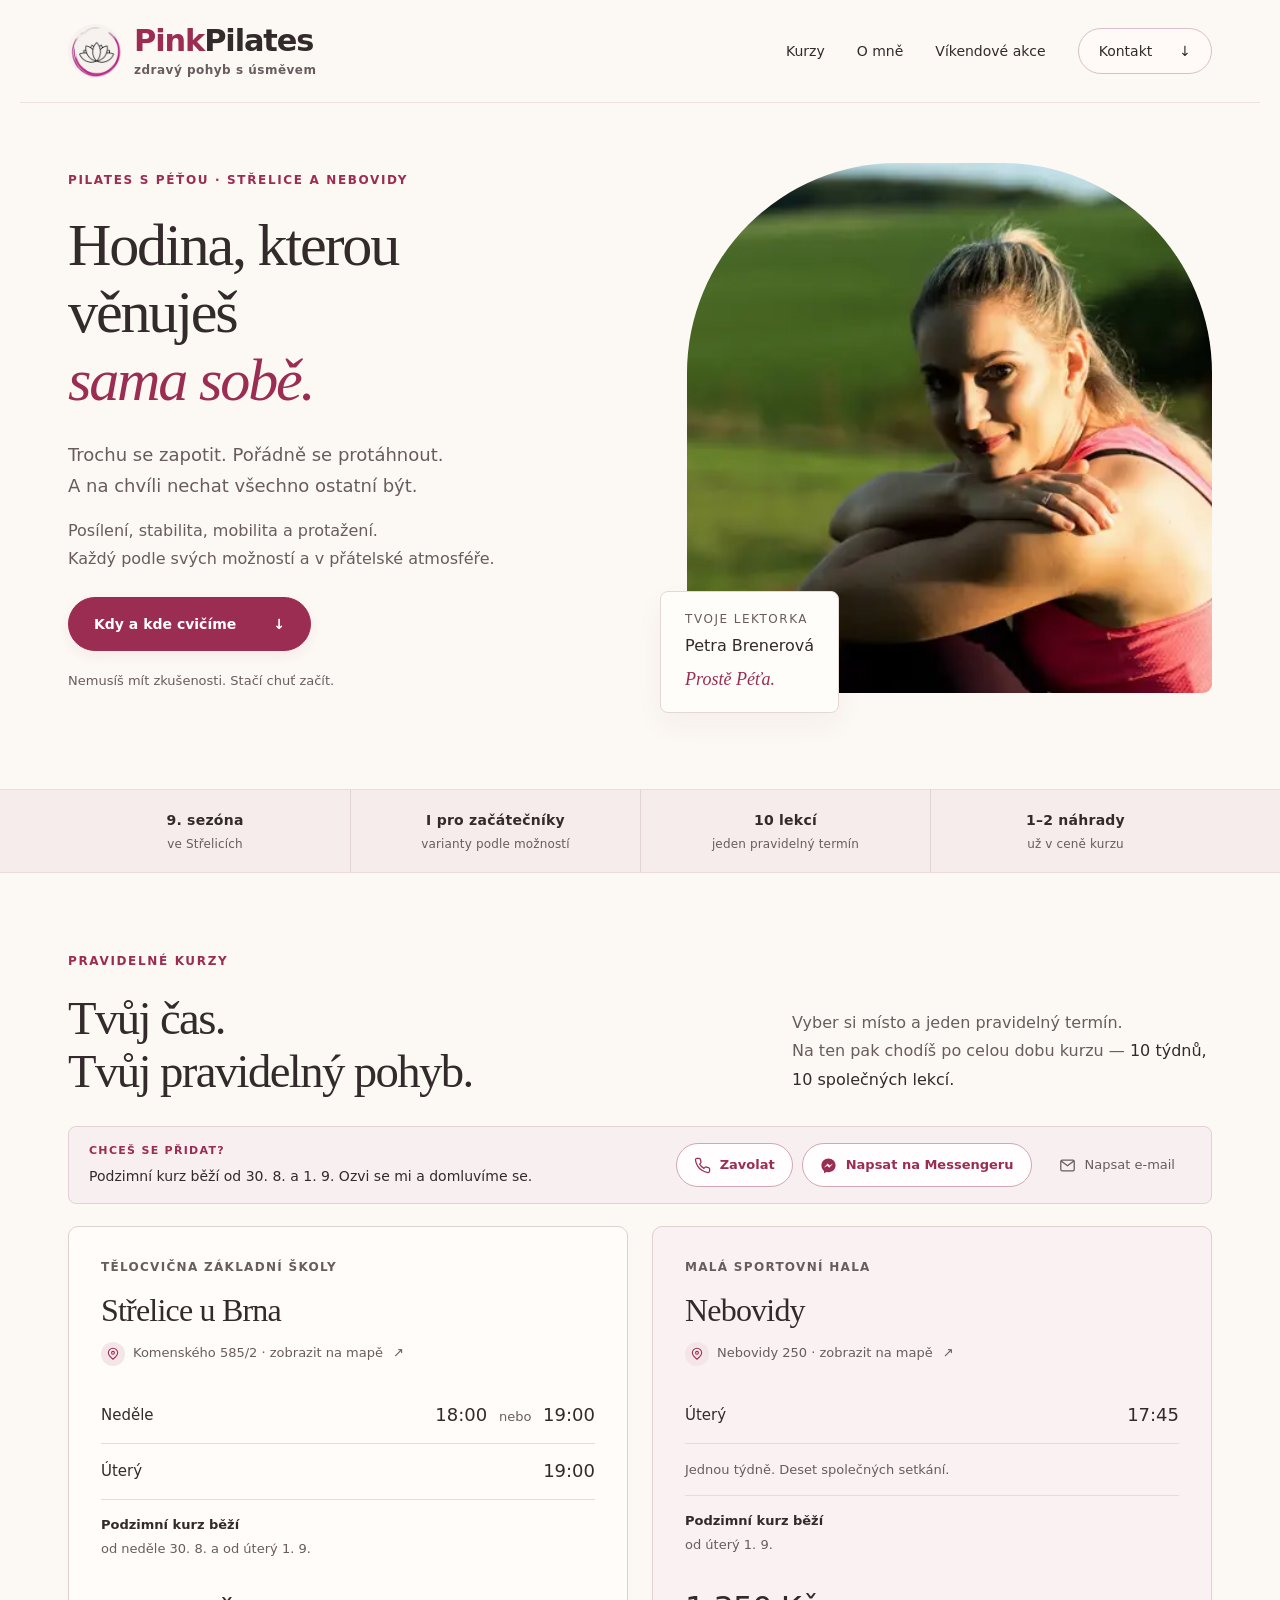
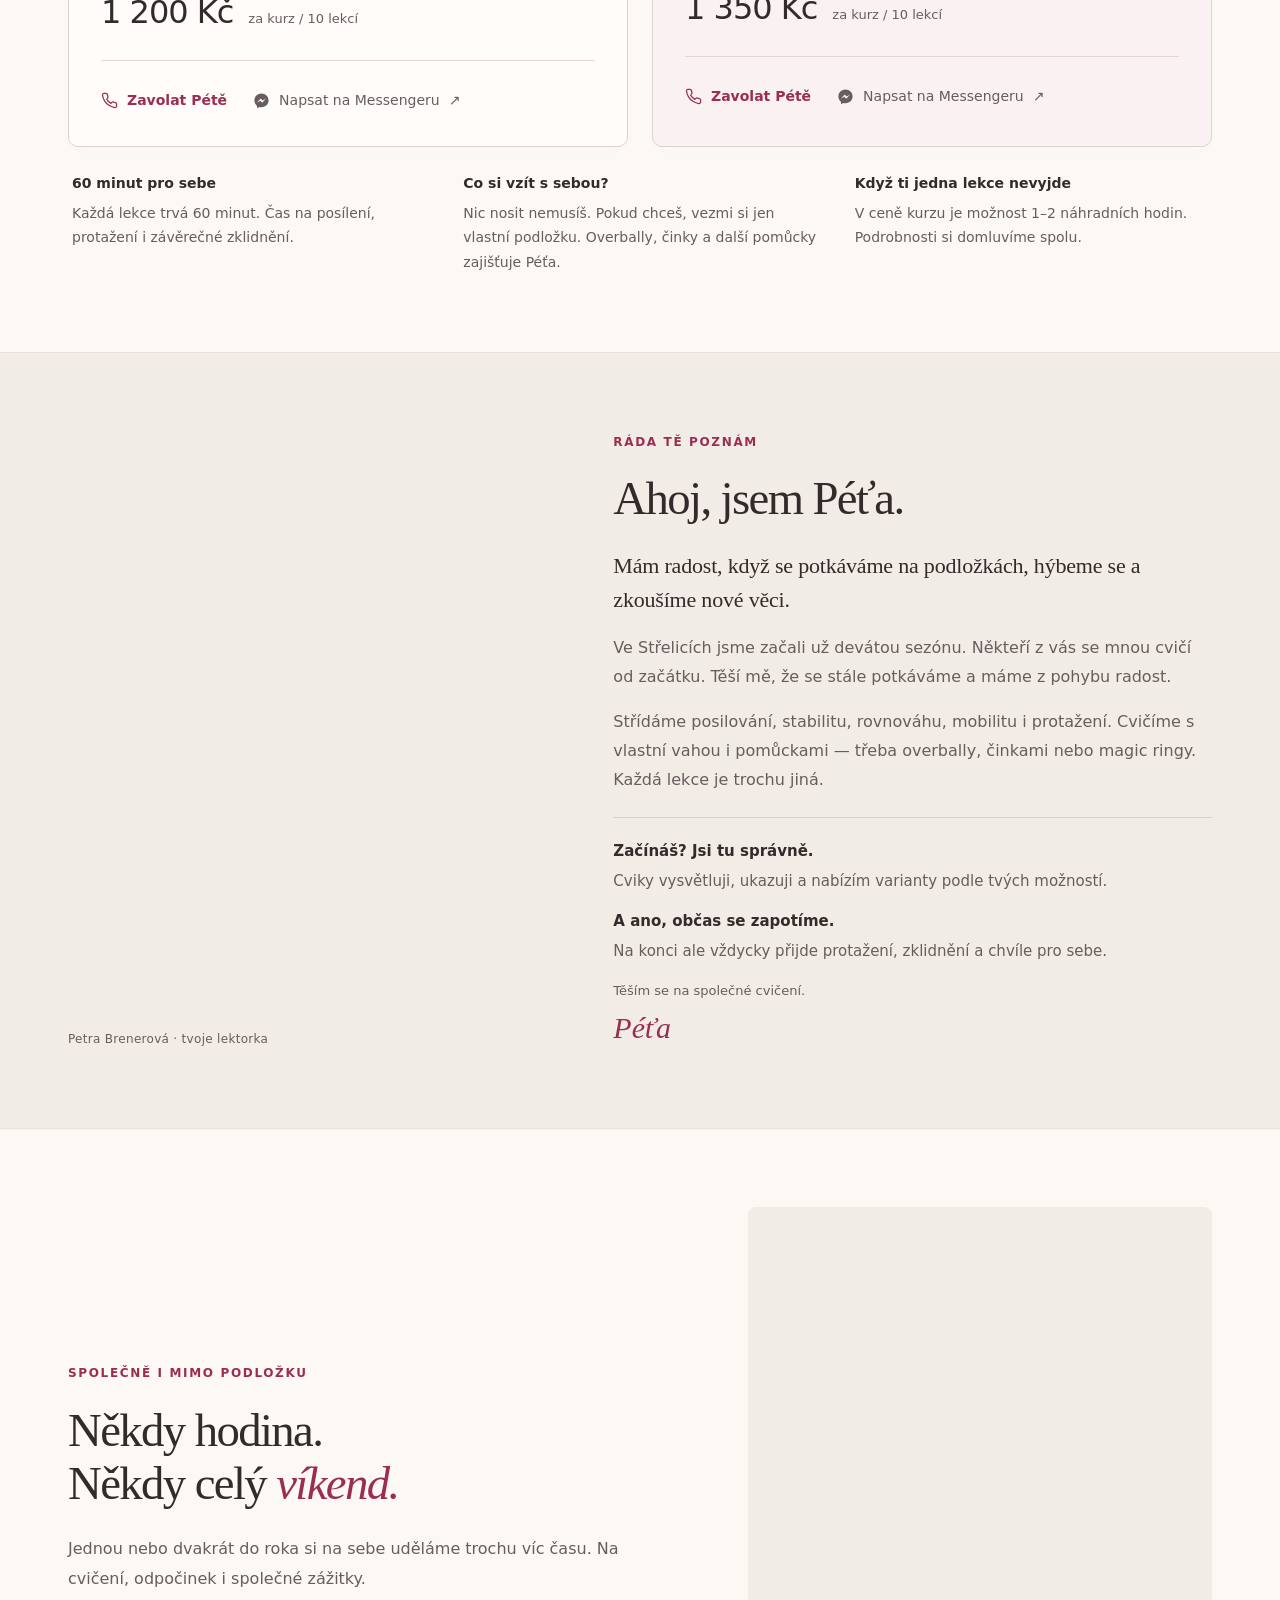
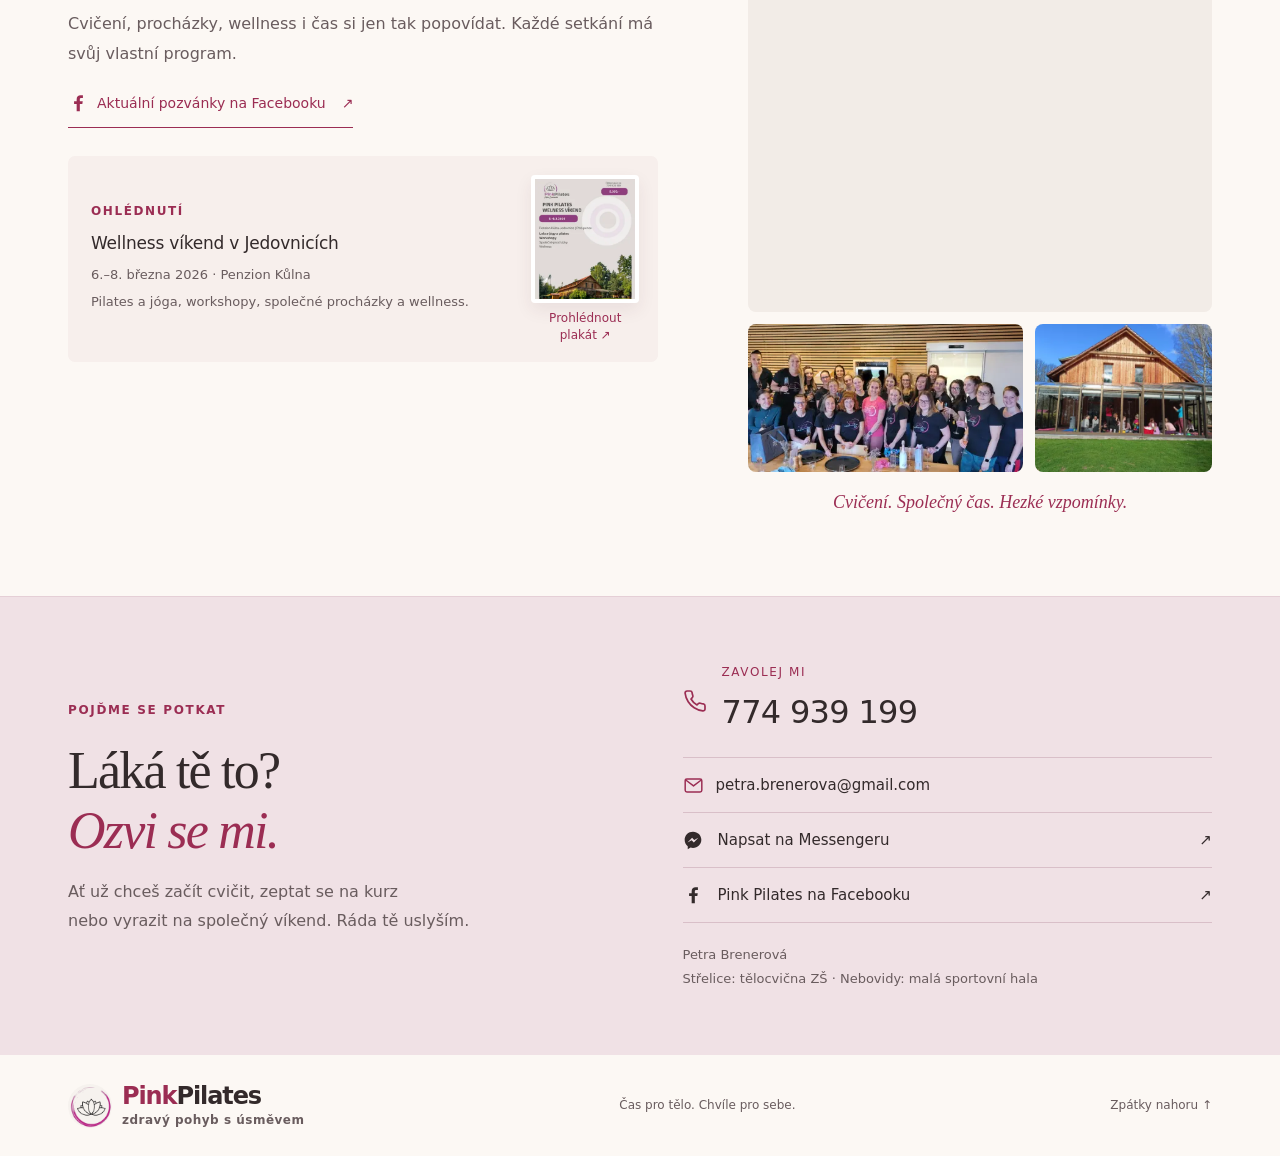
==== site/index.html @ 42777c20 "Web Pink Pilates připravený k nasazení na pinkpilates.cz Obsah: - data zahájení podzimního kurzu: ne" ====
<!doctype html>
<html lang="cs">
<head>
<meta charset="utf-8">
<meta name="viewport" content="width=device-width,initial-scale=1">
<link rel="icon" type="image/png" href="assets/pink-pilates-logo.png">
<title>Pink Pilates s Péťou — Střelice a Nebovidy</title>
<meta name="description" content="Pilates s Péťou ve Střelicích a Nebovidech. Pravidelné kurzy a wellness víkendy. Hodina, kterou věnuješ sama sobě.">
<meta name="theme-color" content="#fcf8f4">
<link rel="canonical" href="https://pinkpilates.cz/">
<meta property="og:type" content="website">
<meta property="og:locale" content="cs_CZ">
<meta property="og:site_name" content="Pink Pilates">
<meta property="og:title" content="Pink Pilates s Péťou — Střelice a Nebovidy">
<meta property="og:description" content="Pravidelné kurzy Pilates ve Střelicích a Nebovidech. Hodina, kterou věnuješ sama sobě.">
<meta property="og:url" content="https://pinkpilates.cz/">
<meta property="og:image" content="https://pinkpilates.cz/og.jpg">
<meta property="og:image:type" content="image/jpeg">
<meta property="og:image:width" content="1200">
<meta property="og:image:height" content="630">
<meta property="og:image:alt" content="Pink Pilates s Péťou — kurzy ve Střelicích a Nebovidech">
<meta name="twitter:card" content="summary_large_image">
<meta name="twitter:title" content="Pink Pilates s Péťou — Střelice a Nebovidy">
<meta name="twitter:description" content="Pravidelné kurzy Pilates ve Střelicích a Nebovidech.">
<meta name="twitter:image" content="https://pinkpilates.cz/og.jpg">
<link rel="preload" as="image" href="assets/portrait-900.webp" imagesrcset="assets/portrait-640.webp 640w, assets/portrait-900.webp 900w, assets/portrait-1200.webp 1191w" imagesizes="(max-width: 720px) calc(100vw - 44px), (max-width: 1240px) 50vw, 560px">
<link rel="stylesheet" href="style.css">
<script type="application/ld+json">
{"@context":"https://schema.org","@graph":[
{"@type":"WebSite","@id":"https://pinkpilates.cz/#website","name":"Pink Pilates","url":"https://pinkpilates.cz/","inLanguage":"cs","publisher":{"@id":"https://pinkpilates.cz/#org"}},
{"@type":"Organization","@id":"https://pinkpilates.cz/#org","name":"Pink Pilates","url":"https://pinkpilates.cz/","logo":"https://pinkpilates.cz/assets/pink-pilates-logo.png","description":"Pravidelné kurzy Pilates a wellness víkendy ve Střelicích a Nebovidech.","telephone":"+420774939199","email":"petra.brenerova@gmail.com","founder":{"@id":"https://pinkpilates.cz/#petra"},"sameAs":["https://www.facebook.com/PinkPilatesCZ"]},
{"@type":"Person","@id":"https://pinkpilates.cz/#petra","name":"Petra Brenerová","jobTitle":"Lektorka Pilates","telephone":"+420774939199","email":"petra.brenerova@gmail.com","worksFor":{"@id":"https://pinkpilates.cz/#org"}},
{"@type":"SportsActivityLocation","@id":"https://pinkpilates.cz/#strelice","name":"Pink Pilates — Střelice u Brna","description":"Pravidelné kurzy Pilates v tělocvičně Základní školy Střelice.","url":"https://pinkpilates.cz/#kurzy","telephone":"+420774939199","email":"petra.brenerova@gmail.com","image":"https://pinkpilates.cz/og.jpg","parentOrganization":{"@id":"https://pinkpilates.cz/#org"},"address":{"@type":"PostalAddress","streetAddress":"Komenského 585/2","addressLocality":"Střelice","postalCode":"66447","addressCountry":"CZ"},"openingHoursSpecification":[
{"@type":"OpeningHoursSpecification","dayOfWeek":"Sunday","opens":"18:00","closes":"20:00"},
{"@type":"OpeningHoursSpecification","dayOfWeek":"Tuesday","opens":"19:00","closes":"20:00"}]},
{"@type":"SportsActivityLocation","@id":"https://pinkpilates.cz/#nebovidy","name":"Pink Pilates — Nebovidy","description":"Pravidelné kurzy Pilates v malé sportovní hale v Nebovidech.","url":"https://pinkpilates.cz/#kurzy","telephone":"+420774939199","email":"petra.brenerova@gmail.com","image":"https://pinkpilates.cz/og.jpg","parentOrganization":{"@id":"https://pinkpilates.cz/#org"},"address":{"@type":"PostalAddress","streetAddress":"Nebovidy 250","addressLocality":"Nebovidy","postalCode":"66448","addressCountry":"CZ"},"openingHoursSpecification":[
{"@type":"OpeningHoursSpecification","dayOfWeek":"Tuesday","opens":"17:45","closes":"18:45"}]},
{"@type":"Course","name":"Pink Pilates — kurz ve Střelicích","description":"Deset lekcí Pilates po 60 minutách v tělocvičně ZŠ Střelice. Posilování, stabilita, rovnováha, mobilita i protažení. V ceně 1–2 náhradní hodiny.","inLanguage":"cs","provider":{"@id":"https://pinkpilates.cz/#org"},"offers":{"@type":"Offer","price":"1200","priceCurrency":"CZK","category":"Kurz / 10 lekcí","availability":"https://schema.org/InStock","url":"https://pinkpilates.cz/#kurzy"},"hasCourseInstance":[
{"@type":"CourseInstance","courseMode":"Onsite","name":"Nedělní termín","startDate":"2026-08-30","courseWorkload":"PT1H","location":{"@id":"https://pinkpilates.cz/#strelice"}},
{"@type":"CourseInstance","courseMode":"Onsite","name":"Úterní termín","startDate":"2026-09-01","courseWorkload":"PT1H","location":{"@id":"https://pinkpilates.cz/#strelice"}}]},
{"@type":"Course","name":"Pink Pilates — kurz v Nebovidech","description":"Deset lekcí Pilates po 60 minutách v malé sportovní hale v Nebovidech. V ceně 1–2 náhradní hodiny.","inLanguage":"cs","provider":{"@id":"https://pinkpilates.cz/#org"},"offers":{"@type":"Offer","price":"1350","priceCurrency":"CZK","category":"Kurz / 10 lekcí","availability":"https://schema.org/InStock","url":"https://pinkpilates.cz/#kurzy"},"hasCourseInstance":[
{"@type":"CourseInstance","courseMode":"Onsite","name":"Úterní termín","startDate":"2026-09-01","courseWorkload":"PT1H","location":{"@id":"https://pinkpilates.cz/#nebovidy"}}]}
]}
</script>
</head>
<body>
<a class="skip-link" href="#hlavni-obsah">Přejít na obsah</a>
<header>
<a class="brand" href="#uvod">
<img class="brand-logo" src="assets/pink-pilates-logo.png" width="128" height="122" alt="" aria-hidden="true" decoding="async">
<span class="brand-copy">
<span class="brand-word"><b>Pink</b>Pilates</span>
<small>zdravý pohyb s úsměvem</small>
</span>
</a>
<nav aria-label="Hlavní navigace">
<a href="#kurzy">Kurzy</a>
<a href="#peta">O mně</a>
<a href="#vikendy">Víkendové akce</a>
<a class="outline" href="#kontakt">Kontakt <span aria-hidden="true">↓</span>
</a>
</nav>
</header>
<main id="hlavni-obsah" tabindex="-1">
<section class="hero wrap" id="uvod">
<div>
<p class="eyebrow">PILATES S PÉŤOU · STŘELICE A NEBOVIDY</p>
<h1>Hodina, kterou<br>věnuješ <em>sama sobě.</em>
</h1>
<p class="lead">Trochu se zapotit. Pořádně se protáhnout.<br>A na chvíli nechat všechno ostatní být.</p>
<p class="hero-description">Posílení, stabilita, mobilita a protažení. <br>Každý podle svých možností a v přátelské atmosféře.</p>
<a class="button" href="#kurzy">Kdy a kde cvičíme <span aria-hidden="true">↓</span>
</a>
<p class="note">Nemusíš mít zkušenosti. Stačí chuť začít.</p>
</div>
<div class="hero-photo">
<img src="assets/portrait-900.webp" srcset="assets/portrait-640.webp 640w, assets/portrait-900.webp 900w, assets/portrait-1200.webp 1191w" sizes="(max-width: 720px) calc(100vw - 44px), (max-width: 1240px) 50vw, 560px" width="1191" height="793" alt="Péťa v růžovém sportovním tílku" fetchpriority="high" decoding="async">
<span class="sticker">
<span>Tvoje lektorka</span>
<strong>Petra Brenerová</strong>
<span class="script">Prostě Péťa.</span>
</span>
</div>
</section>
<ul class="ribbon trust-strip">
<li><strong>9. sezóna</strong><small>ve Střelicích</small></li>
<li><strong>I pro začátečníky</strong><small>varianty podle možností</small></li>
<li><strong>10 lekcí</strong><small>jeden pravidelný termín</small></li>
<li><strong>1–2 náhrady</strong><small>už v ceně kurzu</small></li>
</ul>
<section class="wrap section" id="kurzy">
<div class="section-top">
<div>
<p class="eyebrow">PRAVIDELNÉ KURZY</p>
<h2>Tvůj čas.<br>Tvůj pravidelný pohyb.</h2>
</div>
<p>Vyber si místo a jeden pravidelný termín.<br>Na ten pak chodíš po celou dobu kurzu — <strong>10 týdnů, 10 společných lekcí.</strong>
</p>
</div>
<div class="current-status">
<div>
<p class="eyebrow">CHCEŠ SE PŘIDAT?</p>
<p>Podzimní kurz běží od <time datetime="2026-08-30">30. 8.</time> a <time datetime="2026-09-01">1. 9.</time> Ozvi se mi a domluvíme se.</p>
</div>
<div class="contact-choice">
<a href="tel:+420774939199"><svg class="mini-icon" viewBox="0 0 24 24" aria-hidden="true"><path d="M22 16.9v3a2 2 0 0 1-2.2 2 19.8 19.8 0 0 1-8.6-3.1 19.5 19.5 0 0 1-6-6A19.8 19.8 0 0 1 2.1 4.2 2 2 0 0 1 4.1 2h3a2 2 0 0 1 2 1.7c.1 1 .4 2 .7 2.9a2 2 0 0 1-.5 2.1L8 10a16 16 0 0 0 6 6l1.3-1.3a2 2 0 0 1 2.1-.5c.9.3 1.9.6 2.9.7a2 2 0 0 1 1.7 2Z"/></svg>Zavolat</a>
<a href="https://m.me/PinkPilatesCZ" target="_blank" rel="noopener noreferrer"><svg class="mini-icon" viewBox="0 0 24 24" aria-hidden="true"><path fill="currentColor" stroke="none" d="M12 2C6.3 2 2 6.2 2 11.8c0 3.2 1.4 6 3.7 7.8V23l3.4-1.9c.9.3 1.9.4 2.9.4 5.7 0 10-4.2 10-9.7S17.7 2 12 2Zm1 13.1-2.6-2.7-5 2.7 5.5-5.8 2.6 2.7 4.9-2.7-5.4 5.8Z"/></svg>Napsat na Messengeru</a>
<a class="plain" href="mailto:petra.brenerova@gmail.com?subject=Dotaz%20na%20kurz%20Pink%20Pilates"><svg class="mini-icon" viewBox="0 0 24 24" aria-hidden="true"><rect x="2.5" y="4.5" width="19" height="15" rx="2"/><path d="m3.5 6 8.5 6.5L20.5 6"/></svg>Napsat e-mail</a>
</div>
</div>
<div class="cards">
<article>
<p class="eyebrow">TĚLOCVIČNA ZÁKLADNÍ ŠKOLY</p>
<h3>Střelice u Brna</h3>
<a class="map-link" href="https://www.google.com/maps/search/?api=1&amp;query=Komensk%C3%A9ho%20585%2F2%2C%20664%2047%20St%C5%99elice" target="_blank" rel="noopener noreferrer" aria-label="Zobrazit Základní školu Střelice na mapě"><span class="map-icon" aria-hidden="true"><svg viewBox="0 0 24 24"><path d="M20 10c0 5-8 11-8 11S4 15 4 10a8 8 0 1 1 16 0Z"/><circle cx="12" cy="10" r="2.5"/></svg></span><span class="map-text">Komenského 585/2 · zobrazit na mapě</span><span aria-hidden="true">↗</span></a>
<div class="row">
<span>Neděle</span>
<strong>18:00 <small>nebo</small> 19:00</strong>
</div>
<div class="row">
<span>Úterý</span>
<strong>19:00</strong>
</div>
<p class="start-note"><strong>Podzimní kurz běží</strong> <span>od neděle <time datetime="2026-08-30">30. 8.</time> a od úterý <time datetime="2026-09-01">1. 9.</time></span></p>
<p class="price">
<b>1 200 Kč</b>
<span>za kurz / 10 lekcí</span>
</p>
<div class="course-actions">
<a class="course-link" href="tel:+420774939199"><span><svg class="mini-icon" viewBox="0 0 24 24" aria-hidden="true"><path d="M22 16.9v3a2 2 0 0 1-2.2 2 19.8 19.8 0 0 1-8.6-3.1 19.5 19.5 0 0 1-6-6A19.8 19.8 0 0 1 2.1 4.2 2 2 0 0 1 4.1 2h3a2 2 0 0 1 2 1.7c.1 1 .4 2 .7 2.9a2 2 0 0 1-.5 2.1L8 10a16 16 0 0 0 6 6l1.3-1.3a2 2 0 0 1 2.1-.5c.9.3 1.9.6 2.9.7a2 2 0 0 1 1.7 2Z"/></svg>Zavolat Pétě</span>
</a>
<a class="course-link secondary" href="https://m.me/PinkPilatesCZ" target="_blank" rel="noopener noreferrer"><span><svg class="mini-icon" viewBox="0 0 24 24" aria-hidden="true"><path fill="currentColor" stroke="none" d="M12 2C6.3 2 2 6.2 2 11.8c0 3.2 1.4 6 3.7 7.8V23l3.4-1.9c.9.3 1.9.4 2.9.4 5.7 0 10-4.2 10-9.7S17.7 2 12 2Zm1 13.1-2.6-2.7-5 2.7 5.5-5.8 2.6 2.7 4.9-2.7-5.4 5.8Z"/></svg>Napsat na Messengeru <span aria-hidden="true">↗</span></span>
</a>
</div>
</article>
<article>
<p class="eyebrow">MALÁ SPORTOVNÍ HALA</p>
<h3>Nebovidy</h3>
<a class="map-link" href="https://www.google.com/maps/search/?api=1&amp;query=Sportovn%C3%AD%20a%20spole%C4%8Densk%C3%A1%20hala%20Nebovidy%20250%2C%20664%2048%20Nebovidy" target="_blank" rel="noopener noreferrer" aria-label="Zobrazit Sportovní a společenskou halu Nebovidy na mapě"><span class="map-icon" aria-hidden="true"><svg viewBox="0 0 24 24"><path d="M20 10c0 5-8 11-8 11S4 15 4 10a8 8 0 1 1 16 0Z"/><circle cx="12" cy="10" r="2.5"/></svg></span><span class="map-text">Nebovidy 250 · zobrazit na mapě</span><span aria-hidden="true">↗</span></a>
<div class="row">
<span>Úterý</span>
<strong>17:45</strong>
</div>
<div class="row quiet">Jednou týdně. Deset společných setkání.</div>
<p class="start-note"><strong>Podzimní kurz běží</strong> <span>od úterý <time datetime="2026-09-01">1. 9.</time></span></p>
<p class="price">
<b>1 350 Kč</b>
<span>za kurz / 10 lekcí</span>
</p>
<div class="course-actions">
<a class="course-link" href="tel:+420774939199"><span><svg class="mini-icon" viewBox="0 0 24 24" aria-hidden="true"><path d="M22 16.9v3a2 2 0 0 1-2.2 2 19.8 19.8 0 0 1-8.6-3.1 19.5 19.5 0 0 1-6-6A19.8 19.8 0 0 1 2.1 4.2 2 2 0 0 1 4.1 2h3a2 2 0 0 1 2 1.7c.1 1 .4 2 .7 2.9a2 2 0 0 1-.5 2.1L8 10a16 16 0 0 0 6 6l1.3-1.3a2 2 0 0 1 2.1-.5c.9.3 1.9.6 2.9.7a2 2 0 0 1 1.7 2Z"/></svg>Zavolat Pétě</span>
</a>
<a class="course-link secondary" href="https://m.me/PinkPilatesCZ" target="_blank" rel="noopener noreferrer"><span><svg class="mini-icon" viewBox="0 0 24 24" aria-hidden="true"><path fill="currentColor" stroke="none" d="M12 2C6.3 2 2 6.2 2 11.8c0 3.2 1.4 6 3.7 7.8V23l3.4-1.9c.9.3 1.9.4 2.9.4 5.7 0 10-4.2 10-9.7S17.7 2 12 2Zm1 13.1-2.6-2.7-5 2.7 5.5-5.8 2.6 2.7 4.9-2.7-5.4 5.8Z"/></svg>Napsat na Messengeru <span aria-hidden="true">↗</span></span>
</a>
</div>
</article>
</div>
<div class="course-details">
<p>
<strong>60 minut pro sebe</strong>Každá lekce trvá 60 minut. Čas na posílení, protažení i závěrečné zklidnění.</p>
<p>
<strong>Co si vzít s sebou?</strong>Nic nosit nemusíš. Pokud chceš, vezmi si jen vlastní podložku. Overbally, činky a další pomůcky zajišťuje Péťa.</p>
<p>
<strong>Když ti jedna lekce nevyjde</strong>V ceně kurzu je možnost 1–2 náhradních hodin. Podrobnosti si domluvíme spolu.</p>
</div>
</section>
<section class="about section" id="peta">
<div class="wrap split">
<div>
<img class="about-photo" src="assets/peta-760.webp" srcset="assets/peta-480.webp 480w, assets/peta-760.webp 757w" sizes="(max-width: 720px) calc(100vw - 44px), 42vw" width="757" height="1136" alt="Usměvavá Péťa u břízy" loading="lazy" decoding="async">
<p class="fine">Petra Brenerová · tvoje lektorka</p>
</div>
<div>
<p class="eyebrow">RÁDA TĚ POZNÁM</p>
<h2>Ahoj, jsem Péťa.</h2>
<p class="serif-lead">Mám radost, když se potkáváme na podložkách, hýbeme se a zkoušíme nové věci.</p>
<p>Ve Střelicích jsme začali už devátou sezónu. Někteří z vás se mnou cvičí od začátku. Těší mě, že se stále potkáváme a máme z pohybu radost.</p>
<p>Střídáme posilování, stabilitu, rovnováhu, mobilitu i protažení. Cvičíme s vlastní vahou i pomůckami — třeba overbally, činkami nebo magic ringy. Každá lekce je trochu jiná.</p>
<div class="points">
<h3>Začínáš? Jsi tu správně.</h3>
<p>Cviky vysvětluji, ukazuji a nabízím varianty podle tvých možností.</p>
<h3>A ano, občas se zapotíme.</h3>
<p>Na konci ale vždycky přijde protažení, zklidnění a chvíle pro sebe.</p>
</div>
<p class="signature">Těším se na společné cvičení.<span class="script">Péťa</span>
</p>
</div>
</div>
</section>
<section class="wrap section split weekends" id="vikendy">
<div>
<p class="eyebrow">SPOLEČNĚ I MIMO PODLOŽKU</p>
<h2>Někdy hodina.<br>Někdy celý <em>víkend.</em>
</h2>
<p>Jednou nebo dvakrát do roka si na sebe uděláme trochu víc času. Na cvičení, odpočinek i společné zážitky.</p>
<p>Cvičení, procházky, wellness i čas si jen tak popovídat. Každé setkání má svůj vlastní program.</p>
<a class="text-link fb-link" href="https://www.facebook.com/PinkPilatesCZ" target="_blank" rel="noopener noreferrer"><svg class="social-icon" viewBox="0 0 24 24" aria-hidden="true"><path fill="currentColor" d="M14.2 22v-8.8h3l.5-3.4h-3.5V7.6c0-1 .3-1.7 1.8-1.7h1.9V2.8c-.3 0-1.5-.1-2.8-.1-2.8 0-4.7 1.7-4.7 4.8v2.3H7.3v3.4h3.1V22h3.8Z"/></svg><span>Aktuální pozvánky na Facebooku</span><span aria-hidden="true">↗</span></a>
<div class="past">
<div class="past-copy">
<p class="eyebrow">OHLÉDNUTÍ</p>
<h3>Wellness víkend v Jedovnicích</h3>
<p>
<time datetime="2026-03-06">6.–8. března 2026</time> · Penzion Kůlna</p>
<p>Pilates a jóga, workshopy, společné procházky a wellness.</p>
</div>
<a class="poster-link" href="assets/wellness-vikend-jedovnice-900.webp" target="_blank" rel="noopener noreferrer"><img src="assets/wellness-vikend-jedovnice-320.webp" srcset="assets/wellness-vikend-jedovnice-320.webp 320w, assets/wellness-vikend-jedovnice-900.webp 893w" sizes="(max-width: 720px) 92px, 108px" width="893" height="1223" alt="Plakát Pink Pilates Wellness víkend v Jedovnicích" loading="lazy" decoding="async"><span>Prohlédnout plakát <span aria-hidden="true">↗</span></span></a>
</div>
</div>
<figure class="weekend-gallery">
<img class="weekend-main" src="assets/weekend-cviceni-1000.webp" srcset="assets/weekend-cviceni-480.webp 480w, assets/weekend-cviceni-1000.webp 1000w" sizes="(max-width: 720px) calc(100vw - 44px), 40vw" width="1000" height="705" alt="Účastnice společného víkendu při programu na podložkách" loading="lazy" decoding="async">
<div class="weekend-pair">
<img src="assets/weekend-skupina-480.webp" srcset="assets/weekend-skupina-480.webp 480w, assets/weekend-skupina-1000.webp 1000w" sizes="(max-width: 720px) 58vw, 24vw" width="1000" height="504" alt="Společná fotografie účastnic víkendové akce" loading="lazy" decoding="async">
<img src="assets/weekend-misto-480.webp" srcset="assets/weekend-misto-480.webp 480w, assets/weekend-misto-1000.webp 1000w" sizes="(max-width: 720px) 34vw, 15vw" width="1000" height="746" alt="Místo víkendového setkání obklopené zelení" loading="lazy" decoding="async">
</div>
<figcaption class="caption">Cvičení. Společný čas. Hezké vzpomínky.</figcaption>
</figure>
</section>
<section class="contact" id="kontakt">
<div class="wrap split">
<div>
<p class="eyebrow">POJĎME SE POTKAT</p>
<h2>Láká tě to?<br>
<em>Ozvi se mi.</em>
</h2>
<p>Ať už chceš začít cvičit, zeptat se na kurz<br>nebo vyrazit na společný víkend. Ráda tě uslyším.</p>
</div>
<div class="contact-links">
<a class="phone" href="tel:+420774939199" aria-label="Zavolat Pétě na 774 939 199">
<svg class="contact-icon" viewBox="0 0 24 24" aria-hidden="true"><path d="M22 16.9v3a2 2 0 0 1-2.2 2 19.8 19.8 0 0 1-8.6-3.1 19.5 19.5 0 0 1-6-6A19.8 19.8 0 0 1 2.1 4.2 2 2 0 0 1 4.1 2h3a2 2 0 0 1 2 1.7c.1 1 .4 2 .7 2.9a2 2 0 0 1-.5 2.1L8 10a16 16 0 0 0 6 6l1.3-1.3a2 2 0 0 1 2.1-.5c.9.3 1.9.6 2.9.7a2 2 0 0 1 1.7 2Z"/></svg>
<span>
<small>ZAVOLEJ MI</small>774 939 199</span>
</a>
<a class="email-link" href="mailto:petra.brenerova@gmail.com?subject=Dotaz%20na%20kurz%20Pink%20Pilates"><svg class="contact-icon" viewBox="0 0 24 24" aria-hidden="true"><rect x="2.5" y="4.5" width="19" height="15" rx="2"/><path d="m3.5 6 8.5 6.5L20.5 6"/></svg><span>petra.brenerova@gmail.com</span>
</a>
<a class="fb-link" href="https://m.me/PinkPilatesCZ" target="_blank" rel="noopener noreferrer"><svg class="social-icon" viewBox="0 0 24 24" aria-hidden="true"><path fill="currentColor" d="M12 2C6.3 2 2 6.2 2 11.8c0 3.2 1.4 6 3.7 7.8V23l3.4-1.9c.9.3 1.9.4 2.9.4 5.7 0 10-4.2 10-9.7S17.7 2 12 2Zm1 13.1-2.6-2.7-5 2.7 5.5-5.8 2.6 2.7 4.9-2.7-5.4 5.8Z"/></svg><span>Napsat na Messengeru</span><span aria-hidden="true">↗</span>
</a>
<a class="fb-link" href="https://www.facebook.com/PinkPilatesCZ" target="_blank" rel="noopener noreferrer"><svg class="social-icon" viewBox="0 0 24 24" aria-hidden="true"><path fill="currentColor" d="M14.2 22v-8.8h3l.5-3.4h-3.5V7.6c0-1 .3-1.7 1.8-1.7h1.9V2.8c-.3 0-1.5-.1-2.8-.1-2.8 0-4.7 1.7-4.7 4.8v2.3H7.3v3.4h3.1V22h3.8Z"/></svg><span>Pink Pilates na Facebooku</span><span aria-hidden="true">↗</span>
</a>
<p class="fine">Petra Brenerová<br>Střelice: tělocvična ZŠ · Nebovidy: malá sportovní hala</p>
</div>
</div>
</section>
</main>
<footer class="wrap">
<a class="brand" href="#uvod">
<img class="brand-logo" src="assets/pink-pilates-logo.png" width="128" height="122" alt="" aria-hidden="true" loading="lazy" decoding="async">
<span class="brand-copy">
<span class="brand-word"><b>Pink</b>Pilates</span>
<small>zdravý pohyb s úsměvem</small>
</span>
</a>
<p>Čas pro tělo. Chvíle pro sebe.</p>
<a href="#uvod">Zpátky nahoru ↑</a>
</footer>
<nav class="mobile-cta" aria-label="Rychlý kontakt">
<a href="tel:+420774939199"><svg class="mini-icon" viewBox="0 0 24 24" aria-hidden="true"><path d="M22 16.9v3a2 2 0 0 1-2.2 2 19.8 19.8 0 0 1-8.6-3.1 19.5 19.5 0 0 1-6-6A19.8 19.8 0 0 1 2.1 4.2 2 2 0 0 1 4.1 2h3a2 2 0 0 1 2 1.7c.1 1 .4 2 .7 2.9a2 2 0 0 1-.5 2.1L8 10a16 16 0 0 0 6 6l1.3-1.3a2 2 0 0 1 2.1-.5c.9.3 1.9.6 2.9.7a2 2 0 0 1 1.7 2Z"/></svg>Zavolat</a>
<a href="https://m.me/PinkPilatesCZ" target="_blank" rel="noopener noreferrer"><svg class="mini-icon" viewBox="0 0 24 24" aria-hidden="true"><path fill="currentColor" stroke="none" d="M12 2C6.3 2 2 6.2 2 11.8c0 3.2 1.4 6 3.7 7.8V23l3.4-1.9c.9.3 1.9.4 2.9.4 5.7 0 10-4.2 10-9.7S17.7 2 12 2Zm1 13.1-2.6-2.7-5 2.7 5.5-5.8 2.6 2.7 4.9-2.7-5.4 5.8Z"/></svg>Messenger</a>
</nav>
</body>
</html>
---- site/style.css ----
/* Pink Pilates — pinkpilates.cz
   Jeden soubor, jedna sada barevných tokenů.
   Část ZÁKLAD drží strukturu a rozvržení, část LADĚNÍ ji dolaďuje;
   pořadí pravidel odpovídá původní dvojici style.css + polish.css. */

/* ---------- barevné tokeny ---------- */
:root{--paper:#fcf8f4;--ink:#332a2b;--muted:#695c5e;--pink:#9b2d53;--blush:#f2e3e6;--rule:#e0d3d2}

/* ---------- ZÁKLAD: struktura a rozvržení ---------- */
*{box-sizing:border-box}html{scroll-behavior:smooth;scroll-padding-top:30px}body{margin:0;background:var(--paper);color:var(--ink);font:16px/1.65 system-ui,-apple-system,'Segoe UI',Roboto,'Helvetica Neue',Arial,sans-serif}a{color:inherit;text-decoration:none}a:focus-visible{outline:3px solid var(--pink);outline-offset:6px}img{display:block;width:100%;object-fit:cover}p{color:var(--muted)}header{max-width:1360px;margin:auto;padding:26px 48px;display:flex;align-items:center;justify-content:space-between;gap:30px}.brand{display:inline-flex;flex-direction:column;line-height:1.05}.brand>span{font-size:29px;font-weight:550;letter-spacing:-1.3px}.brand b{color:var(--pink);font-weight:550}.brand small{font-size:12px;letter-spacing:.6px;margin-top:8px}header nav{display:flex;align-items:center;gap:34px;font-size:15px}header nav a:hover,.text-link:hover{color:var(--pink)}.outline{border:1px solid var(--rule);padding:10px 20px;border-radius:30px}.wrap{max-width:1264px;padding-inline:48px;margin:auto}.hero{display:grid;grid-template-columns:1fr 1fr;align-items:center;gap:45px;padding-top:48px;padding-bottom:68px}.eyebrow{font-size:12px;letter-spacing:1.7px;font-weight:650;color:var(--pink);margin:0 0 22px}h1,h2{font-family:Georgia,'Times New Roman',serif;font-weight:400;line-height:1.12;letter-spacing:-2px;margin:0}h1{font-size:clamp(42px,4.7vw,67px)}h1 em,h2 em{color:var(--pink);font-weight:400}h1 em{display:block}h2{font-size:clamp(35px,3.5vw,48px)}h3{font-size:26px;font-weight:500;letter-spacing:-.6px;line-height:1.2}.hero p{max-width:460px}.hero .eyebrow{max-width:none}.lead{font-size:19px;line-height:1.6;margin-top:25px}.button{display:inline-flex;align-items:center;gap:30px;background:var(--pink);color:white;padding:14px 25px;border-radius:30px;margin-top:12px;font-weight:600}.button:hover{background:#852044}.note{font-size:13px;margin-top:26px}.hero-photo{height:540px;position:relative}.hero-photo img{height:100%;border-radius:190px 190px 12px 12px;object-position:65% center}.sticker{position:absolute;bottom:24px;left:-24px;background:var(--paper);padding:17px 28px;transform:rotate(-5deg);border:1px solid var(--rule);font-size:15px;text-align:center}.script{display:block;font-family:Georgia,serif;font-style:italic;font-size:29px;color:var(--pink)}.ribbon{list-style:none;margin:0;border-block:1px solid var(--rule);background:var(--blush);display:flex;justify-content:center;align-items:center;gap:58px;padding:19px 24px;font-size:14px;letter-spacing:1px}.ribbon span:nth-child(even){color:var(--pink);font-size:20px}.section{padding-block:88px}.section-top{display:flex;align-items:flex-end;justify-content:space-between;gap:40px;margin-bottom:40px}.section-top>p{max-width:420px;margin-bottom:4px}.cards{display:grid;grid-template-columns:1fr 1fr;gap:26px}.cards article{border:1px solid var(--rule);padding:30px 34px;border-radius:12px;background:#fffdfb}.cards article:nth-child(2){background:#f7edef}.cards .eyebrow{font-size:12px;letter-spacing:1px;color:var(--muted)}.cards h3{margin:16px 0 24px;font-size:32px;font-family:Georgia,serif}.row{display:flex;justify-content:space-between;gap:16px;padding:10px 0;border-bottom:1px solid var(--rule);min-height:49px}.row strong{font-size:18px;font-weight:500}.row small{font-size:13px;color:var(--muted);padding:0 6px}.quiet{font-size:13px;color:var(--muted);align-items:center}.price{display:flex;gap:15px;align-items:baseline;margin:26px 0 0}.price b{font-size:30px;font-weight:500;letter-spacing:-1px;color:var(--ink)}.price>span{font-size:14px}.course-link{display:flex;justify-content:space-between;color:var(--pink);font-size:14px;font-weight:600;margin-top:22px}.fine{font-size:14px;max-width:880px;margin:24px 0 0}.about{background:#f1ece6}.split{display:grid;grid-template-columns:1fr 1.1fr;gap:75px;align-items:center}.about-photo{height:660px;border-radius:12px 12px 180px 12px;object-position:center 35%}.about-photo+.fine{font-size:12px;margin-top:14px}.serif-lead{font-family:Georgia,serif;font-size:23px;line-height:1.5;color:var(--ink)}.points{border-top:1px solid #d5c9c6;margin-top:25px;padding-top:20px}.points h3{font-weight:600;font-family:inherit;letter-spacing:0;margin:0}.points p{font-size:15px;margin:4px 0 16px}.signature{font-size:14px}.signature .script{font-size:32px;margin-top:5px}.weekends h2{margin-bottom:24px}.text-link{display:inline-block;color:var(--pink);border-bottom:1px solid var(--pink);padding-bottom:5px;margin-top:12px;font-weight:600;font-size:14px}.past{border-left:2px solid #d8a4b4;padding-left:20px;margin-top:36px}.past .eyebrow{margin-bottom:9px}.past h3{font-size:18px;margin:8px 0}.past p:not(.eyebrow){font-size:14px;margin:4px 0}.walk{height:530px;width:90%;margin-left:auto;border-radius:150px 150px 12px 12px}.caption{text-align:right;font-family:Georgia,serif;font-style:italic;font-size:20px;color:var(--pink)}.contact{background:var(--blush);padding:76px 0}.contact h2{font-size:54px}.contact-links>a{display:flex;justify-content:space-between;gap:15px;border-bottom:1px solid #dcbfc7;padding:15px 0;overflow-wrap:anywhere}.contact-links .phone{font-size:31px;letter-spacing:-1px}footer{display:flex;justify-content:space-between;align-items:center;gap:25px;padding-block:30px!important}footer p,footer>a:last-child{font-size:13px;color:var(--muted)}footer .brand>span{font-size:24px}@media(max-width:1000px){header{padding:22px 28px}header nav{gap:20px}.wrap{padding-inline:28px}.hero{gap:25px}.hero-photo{height:490px}.split{gap:40px}.cards article{padding:26px}.ribbon{gap:30px}}@media(max-width:720px){header{padding:22px 20px;flex-wrap:wrap;gap:22px}header nav{width:100%;justify-content:space-between;gap:10px;font-size:14px}.outline{border:none;padding:0}.wrap{padding-inline:22px}.hero{grid-template-columns:1fr;padding-top:25px;padding-bottom:36px;gap:35px}h1{font-size:clamp(39px,10vw,52px);letter-spacing:-1.6px}.eyebrow{font-size:12px;letter-spacing:1px;margin-bottom:18px}.lead{font-size:18px}.hero-photo{height:390px;margin:0 8px 0 20px}.hero-photo img{border-radius:140px 140px 10px 10px;object-position:60% center}.sticker{left:-15px;bottom:20px}.ribbon{gap:14px;justify-content:space-around;flex-wrap:wrap;font-size:12px;letter-spacing:.3px;padding:15px}.ribbon span:nth-child(4),.ribbon span:nth-child(5){display:none}.section{padding-block:55px}.section-top{display:block;margin-bottom:28px}.section-top>p{margin-top:22px}h2{font-size:37px;letter-spacing:-1.4px}.cards{grid-template-columns:1fr;gap:18px}.cards article{padding:25px}.cards h3{font-size:30px}.split{grid-template-columns:1fr;gap:35px}.about-photo{height:430px;object-position:center 32%;border-radius:10px 10px 120px 10px}.serif-lead{font-size:22px}.walk{height:430px;width:100%;max-width:440px;margin:auto}.caption{font-size:18px}.contact{padding:50px 0}.contact h2{font-size:45px}.contact-links .phone{font-size:29px}.contact-links>a{font-size:15px}footer{flex-wrap:wrap;gap:18px}footer p{display:none}footer>a:last-child{font-size:12px}}@media(prefers-reduced-motion:reduce){html{scroll-behavior:auto}}

/* ---------- LADĚNÍ: typografie, detaily, responzivita ---------- */
body{font-size:1rem;line-height:1.72;-webkit-font-smoothing:antialiased}
main:focus{outline:none}
::selection{background:#ebcbd5;color:#332a2b}
.skip-link{position:fixed;top:-100px;left:20px;z-index:30;padding:10px 20px;background:var(--pink);color:white;border-radius:6px}.skip-link:focus{top:10px}
.wrap,header{max-width:1240px;padding-inline:48px}
header{padding-block:24px;border-bottom:1px solid #ece2de}
.brand{flex-direction:row;align-items:center;gap:12px}.brand-logo{width:54px;height:54px;flex:0 0 auto;border-radius:50%;object-fit:cover;mix-blend-mode:multiply;filter:saturate(.7) contrast(.96)}.brand-copy{display:flex;flex-direction:column}.brand-word{font-size:1.9rem;letter-spacing:-1.1px;font-weight:600}.brand small{font-size:.75rem;letter-spacing:.5px;color:var(--muted);margin-top:7px}
header nav{gap:32px;font-size:.875rem}header nav a:not(.outline){display:inline-flex;align-items:center;min-height:44px;padding-block:10px}.outline{border-color:#d8bfca;display:flex;align-items:center;gap:27px;padding:10px 20px;background:#fffaf7}
a{transition:color .18s,background-color .18s,border-color .18s}a:focus-visible{outline:2px solid var(--pink);outline-offset:5px}.outline:hover{background:var(--blush)}
h1,h2,h3{font-weight:400}h1{font-size:clamp(3rem,4.7vw,4.25rem);letter-spacing:-2.2px;line-height:1.12}h2{font-size:clamp(2.25rem,3.65vw,3rem);letter-spacing:-1.6px;line-height:1.15}
.eyebrow{font-size:.75rem;letter-spacing:1.65px;font-weight:600;margin-bottom:20px}
.hero{grid-template-columns:1.05fr 1fr;gap:68px;padding-top:60px;padding-bottom:76px}
.hero .lead{font-size:1.125rem;line-height:1.7;margin-top:27px;margin-bottom:14px}.hero-description{font-size:1rem;margin-bottom:25px}
.hero-photo{height:530px;margin-bottom:20px}
.hero-photo img{border-radius:210px 210px 9px 9px;object-position:64% center}
.sticker{left:-27px;bottom:-20px;transform:none;text-align:left;background:#fffdf9;border:1px solid #e5d8d2;border-radius:8px;padding:17px 24px;box-shadow:0 12px 30px #44242c0b}
.sticker>span:not(.script){display:block;font-family:inherit;text-transform:uppercase;letter-spacing:1.5px;color:var(--muted);font-size:.75rem}
.sticker strong{display:block;font-weight:500;font-size:1rem;margin-top:2px;color:var(--ink)}
.sticker .script{font-size:1.125rem;margin-top:5px}
.button{font-size:.875rem;min-height:52px;padding:14px 25px;gap:37px;margin-top:0;font-weight:600;border:1px solid var(--pink);box-shadow:0 5px 12px #9b2d5310}
.button:hover{background:#812041;border-color:#812041}.note{font-size:.8125rem;margin-top:19px;color:var(--muted)}
.trust-strip{display:grid;grid-template-columns:repeat(4,minmax(0,1fr));gap:0;padding:0 max(24px,calc((100vw - 1160px)/2));background:#f5eceb;border-color:#e9ddda}.trust-strip>li{display:flex;flex-direction:column;align-items:center;justify-content:center;min-height:82px;padding:15px 24px;text-align:center}.trust-strip>li+li{border-left:1px solid #e3d4d4}.trust-strip strong{font-size:.875rem;font-weight:600;letter-spacing:.25px;color:var(--ink)}.trust-strip small{margin-top:2px;font-size:.75rem;color:var(--muted);letter-spacing:.15px}
.section{padding-block:78px}.section-top{gap:60px;margin-bottom:27px}.section-top>p{font-size:1rem;max-width:420px;line-height:1.8}.section-top>p strong{font-weight:500;color:var(--ink)}
.current-status{display:flex;align-items:center;justify-content:space-between;gap:24px;margin:0 0 22px;padding:15px 18px 15px 20px;border:1px solid #e3d1d5;border-radius:8px;background:#f8eff1}.current-status .eyebrow{margin:0 0 3px;font-size:.6875rem;letter-spacing:1.3px}.current-status p:last-child{margin:0;font-size:.875rem;color:var(--ink)}.current-status>a{display:inline-flex;align-items:center;justify-content:center;gap:9px;min-height:44px;padding:9px 17px;border:1px solid #d1a7b5;border-radius:24px;color:var(--pink);font-size:.8125rem;font-weight:600;white-space:nowrap}.current-status>a:hover{background:#fff9fa;border-color:var(--pink)}
.cards{gap:24px}.cards article,.cards article:nth-child(2){background:#fffcf9;border:1px solid #dfd1cf;border-radius:10px;padding:30px 32px 24px;box-shadow:0 4px 16px #49242c03}
.cards article:nth-child(2){background:#faf1f2}.cards .eyebrow{font-size:.75rem;letter-spacing:1.3px;color:var(--muted);margin:0}.cards h3{font-size:2rem;letter-spacing:-.8px;margin:13px 0 25px}
.map-link{display:flex;align-items:center;gap:8px;width:max-content;max-width:100%;min-height:44px;margin:-22px 0 12px;color:var(--muted);font-size:.8125rem;line-height:1.45;border-bottom:1px solid transparent}.map-link:hover{color:var(--pink);border-color:#cf9aad}.map-link>span:last-child{margin-left:2px}.map-text{min-width:0;overflow-wrap:anywhere}.map-icon{display:inline-grid;place-items:center;width:24px;height:24px;border-radius:50%;background:#f4e5e9;color:var(--pink);flex:0 0 auto}.map-icon svg{width:14px;height:14px;fill:none;stroke:currentColor;stroke-width:1.8;stroke-linecap:round;stroke-linejoin:round}
.row{padding:12px 0;min-height:52px;align-items:center;border-color:#e7dcda;font-size:.9375rem}.row strong{font-size:1.125rem;font-weight:500;font-variant-numeric:tabular-nums}.row small{font-size:.8125rem}.quiet{font-size:.8125rem;line-height:1.65}
.price{margin-top:25px;gap:15px}.price b{font-size:2rem;letter-spacing:-1px;font-weight:500;font-variant-numeric:tabular-nums}.price>span{font-size:.8125rem}
.course-link{padding-top:0;margin-top:0;border-top:0;font-size:.875rem;min-height:44px;align-items:center}.course-link>span{display:inline-flex;align-items:center;gap:9px}.course-link:hover{color:#661331}.mini-icon{width:17px;height:17px;fill:none;stroke:currentColor;stroke-width:1.8;stroke-linecap:round;stroke-linejoin:round;flex:0 0 auto}
.course-details{display:grid;grid-template-columns:repeat(3,minmax(0,1fr));gap:38px;padding:24px 4px 0}.course-details p{font-size:.875rem;margin:0;line-height:1.75}.course-details strong{display:block;font-weight:600;color:var(--ink);margin-bottom:5px}
.about{background:#f2ece7;border-block:1px solid #ebe0d9}.about .split{grid-template-columns:.88fr 1.12fr;gap:75px}
.about-photo{height:585px;border-radius:9px 9px 135px 9px;object-position:center 32%}.about-photo+.fine{font-size:.75rem;letter-spacing:.3px;margin-top:13px}
.serif-lead{font-size:1.375rem;line-height:1.55;letter-spacing:-.2px;margin-top:23px;margin-bottom:17px}.about .split>div:last-child>p:not(.eyebrow):not(.serif-lead):not(.signature){font-size:1rem;line-height:1.8}
.points{margin-top:23px;padding-top:22px;border-color:#dcd0c9}.points h3{font-size:.9375rem;font-weight:600;line-height:1.5}.points p{font-size:.9375rem;line-height:1.75;margin-top:5px;margin-bottom:16px}
.signature{margin-bottom:0;font-size:.8125rem}.signature .script{font-size:1.875rem;line-height:1.4}
.weekends{grid-template-columns:1.12fr .88fr;gap:90px}.weekends>div:first-child>p:not(.eyebrow){font-size:1rem;line-height:1.85}.weekends h2{margin-bottom:23px}
.walk{width:100%;height:490px;border-radius:130px 130px 9px 9px;object-position:center 55%}.weekend-gallery{align-self:center;margin:0}.weekend-gallery img{border-radius:8px;background:#f2ece7}.weekend-main{width:100%;aspect-ratio:1000/705;object-fit:cover;object-position:center 58%}.weekend-pair{display:grid;grid-template-columns:1.55fr 1fr;gap:12px;margin-top:12px}.weekend-pair img{width:100%;height:148px;object-fit:cover}.weekend-pair img:first-child{object-position:center 43%}.weekend-pair img:last-child{object-position:center}.caption{font-size:1.125rem;text-align:center;margin:15px 0 0}
.text-link{font-size:.875rem;min-height:44px;font-weight:500;padding-bottom:6px}.fb-link{display:flex!important;align-items:center;gap:10px}.fb-link>span:last-child{margin-left:auto}.social-icon{width:20px;height:20px;flex:0 0 auto}.text-link.fb-link{width:max-content;max-width:100%;gap:9px}.text-link.fb-link>span:last-child{margin-left:7px}.past{display:grid;grid-template-columns:1fr 108px;gap:24px;align-items:center;padding:18px 18px 18px 22px;background:#f7efec;border:1px solid transparent;border-radius:7px;margin-top:28px;transition:transform .18s,background-color .18s,border-color .18s}.past:hover{transform:translateY(-2px);background:#f5e9e8;border-color:#e5ced3}.past .eyebrow{font-size:.75rem;letter-spacing:1.6px}.past h3{font-size:1.0625rem;font-weight:500;letter-spacing:-.2px;line-height:1.5}.past p:not(.eyebrow){font-size:.8125rem}.poster-link{display:block;color:var(--pink);font-size:.75rem;line-height:1.35;text-align:center}.poster-link img{aspect-ratio:893/1223;height:128px;object-fit:cover;object-position:top;border-radius:4px;border:4px solid #fff;box-shadow:0 7px 17px #51293314;transition:transform .18s,box-shadow .18s}.poster-link>span{display:block;margin-top:7px}.past:hover .poster-link img{transform:rotate(1deg);box-shadow:0 10px 22px #51293320}
.contact{background:#f0e1e5;padding:65px 0;border-top:1px solid #e5cfd6}.contact .split{grid-template-columns:1fr 1fr;gap:85px}.contact h2{font-size:3.25rem;letter-spacing:-1.8px}.contact .split>div:first-child>p:not(.eyebrow){font-size:1rem;line-height:1.85}
.contact-links>a{font-size:.9375rem;min-height:55px;padding-block:14px;border-color:#d9bfc8;align-items:center}.contact-links>a:hover{color:var(--pink)}.contact-links .phone{justify-content:flex-start;font-size:2rem;letter-spacing:-.7px;font-variant-numeric:tabular-nums;padding-top:0;padding-bottom:17px}.phone small{display:block;font-size:.75rem;letter-spacing:1.6px;font-weight:500;color:var(--pink);margin-bottom:3px}.contact-icon{width:21px;height:21px;fill:none;stroke:currentColor;stroke-width:1.7;stroke-linecap:round;stroke-linejoin:round;flex:0 0 auto;color:var(--pink)}.phone .contact-icon{width:24px;height:24px}.email-link{justify-content:flex-start!important;gap:12px!important}.contact-links .fine{font-size:.8125rem;line-height:1.8;margin-top:20px}
footer{padding-block:28px!important}footer .brand{gap:10px}footer .brand-logo{width:44px;height:44px}footer .brand-word{font-size:1.5rem}footer .brand small{font-size:.75rem;margin-top:5px}footer p,footer>a:last-child{font-size:.75rem}
@media(max-width:1050px){header,.wrap{padding-inline:30px}.hero{gap:38px}.hero-photo{height:490px}.hero-description br{display:none}.about .split{gap:43px}.weekends{gap:50px}.contact .split{gap:45px}.cards article,.cards article:nth-child(2){padding:27px}.course-details{gap:34px}}
@media(max-width:720px){header,.wrap{padding-inline:22px}header{gap:17px;padding-block:18px}.brand{gap:10px}.brand-logo{width:48px;height:48px}.brand-word{font-size:1.75rem}header nav{font-size:.875rem;gap:6px 12px;flex-wrap:wrap}header nav a:not(.outline){min-height:44px;padding-block:8px}.outline{padding:8px 13px;min-height:44px;border:1px solid #d8bfca;gap:12px}.hero{grid-template-columns:1fr;gap:34px;padding-top:32px;padding-bottom:48px}h1{font-size:clamp(2.75rem,10.8vw,3.375rem);letter-spacing:-1.65px;line-height:1.13}.eyebrow{font-size:.75rem;letter-spacing:1.15px}.hero .lead{font-size:1.0625rem;margin-top:22px}.hero-description{font-size:1rem}.hero .note{font-size:.8125rem}.hero-photo{height:385px;margin:0 7px 15px 15px}.hero-photo img{border-radius:160px 160px 8px 8px;object-position:62% center}.sticker{left:-15px;bottom:-15px;padding:14px 20px}.sticker>span{font-size:.75rem}.trust-strip{grid-template-columns:repeat(2,minmax(0,1fr));padding:0}.ribbon.trust-strip>li{display:flex;min-height:76px;padding:12px}.trust-strip>li:nth-child(3){border-left:0;border-top:1px solid #e3d4d4}.trust-strip>li:nth-child(4){border-top:1px solid #e3d4d4}.section{padding-block:49px}h2{font-size:2.125rem;letter-spacing:-1.1px}.section-top{margin-bottom:23px}.section-top>p{font-size:1rem;margin-top:18px}.current-status{align-items:flex-start;flex-direction:column;gap:12px;padding:17px 18px}.current-status>a{width:100%}.cards{gap:18px}.cards article,.cards article:nth-child(2){padding:25px 24px 21px}.cards h3{font-size:1.875rem}.cards .eyebrow{font-size:.75rem;letter-spacing:1px}.price b{font-size:1.875rem}.row{min-height:52px}.course-details{grid-template-columns:1fr;gap:19px;padding:22px 0 0}.about .split{grid-template-columns:1fr;gap:30px}.about-photo{height:410px;border-radius:8px 8px 95px 8px}.about-photo+.fine{font-size:.75rem}.serif-lead{font-size:1.3125rem}.weekends{grid-template-columns:1fr;gap:30px}.walk{height:390px;max-width:420px;border-radius:110px 110px 8px 8px}.weekend-pair{gap:9px;margin-top:9px}.weekend-pair img{height:104px}.caption{font-size:1.0625rem}.contact{padding:48px 0}.contact .split{grid-template-columns:1fr;gap:24px}.contact h2{font-size:2.75rem}.contact-links .phone{font-size:1.75rem}.contact-links>a{font-size:.875rem;gap:13px;min-height:56px}.email-link span{min-width:0;overflow-wrap:anywhere}footer{gap:22px}footer .brand-logo{width:40px;height:40px}footer>a:last-child{min-height:44px;display:flex;align-items:center}.button{min-height:52px}}
@media(max-width:360px){header,.wrap{padding-inline:18px}header nav{gap:8px;font-size:.8125rem}.outline{padding:7px 9px}.hero-photo{height:350px}.cards article,.cards article:nth-child(2){padding:22px 20px}.row strong{font-size:1rem}.row small{padding:0 3px}.price{gap:12px}}
@media(max-width:720px){.map-link{width:100%;margin-top:-20px;margin-bottom:11px}.past{grid-template-columns:1fr 92px;gap:16px;padding:17px}.poster-link img{height:112px}.text-link.fb-link{width:100%;justify-content:flex-start}.text-link.fb-link>span:last-child{margin-left:auto}}
@media(prefers-reduced-motion:reduce){a{transition:none}}

/* ---------- NOVÉ: termíny startu, dva kontaktní kanály, lišta na mobilu ---------- */

/* datum zahájení pod rozvrhem v kartě kurzu */
.start-note{margin:14px 0 0;font-size:.8125rem;line-height:1.7}
.start-note strong{display:block;font-weight:600;color:var(--ink);margin-bottom:2px}
.start-note time{font-variant-numeric:tabular-nums;white-space:nowrap}

/* dvojice akcí v patičce karty: zavolat + napsat */
.course-actions{display:flex;flex-wrap:wrap;gap:4px 26px;padding-top:17px;margin-top:20px;border-top:1px solid #e5d5d8}
.course-actions .course-link{justify-content:flex-start}
.course-actions .course-link.secondary{color:var(--muted);font-weight:500}
.course-actions .course-link.secondary:hover{color:var(--pink)}

/* kontaktní volby v boxu „Chceš se přidat?" */
.contact-choice{display:flex;flex-wrap:wrap;gap:9px}
.contact-choice a{display:inline-flex;align-items:center;justify-content:center;gap:9px;min-height:44px;padding:9px 17px;border:1px solid #d1a7b5;border-radius:24px;color:var(--pink);font-size:.8125rem;font-weight:600;white-space:nowrap;background:#fffdfd}
.contact-choice a:hover{background:#fff;border-color:var(--pink)}
.contact-choice a.plain{border-color:transparent;background:transparent;color:var(--muted);font-weight:500}
.contact-choice a.plain:hover{color:var(--pink);background:#fffdfd}

/* karta ohlédnutí už není odkaz — zvýrazní se přes odkaz na plakát */
.past:hover{transform:none;background:#f7efec;border-color:transparent}
.past:has(.poster-link:hover){transform:translateY(-2px);background:#f5e9e8;border-color:#e5ced3}
.past:has(.poster-link:hover) .poster-link img{transform:rotate(1deg);box-shadow:0 10px 22px #51293320}
.poster-link{min-height:44px}

/* fixní lišta s kontaktem — jen na mobilu */
.mobile-cta{display:none}
@media(max-width:720px){
  .mobile-cta{
    display:grid;grid-template-columns:1fr 1fr;gap:1px;
    position:fixed;inset:auto 0 0 0;z-index:20;
    background:#e3d4d4;border-top:1px solid #e3d4d4;
    padding-bottom:env(safe-area-inset-bottom);
    box-shadow:0 -6px 20px #44242c14;
  }
  .mobile-cta a{
    display:flex;align-items:center;justify-content:center;gap:9px;
    min-height:56px;padding:10px 12px;background:#fffaf8;
    color:var(--pink);font-size:.875rem;font-weight:600;
  }
  .mobile-cta a:active{background:var(--blush)}
  .mobile-cta .mini-icon{width:18px;height:18px}
  body{padding-bottom:57px}
  footer{margin-bottom:4px}
}
@media(max-width:720px){.contact-choice{width:100%}.contact-choice a{flex:1 1 100%}}
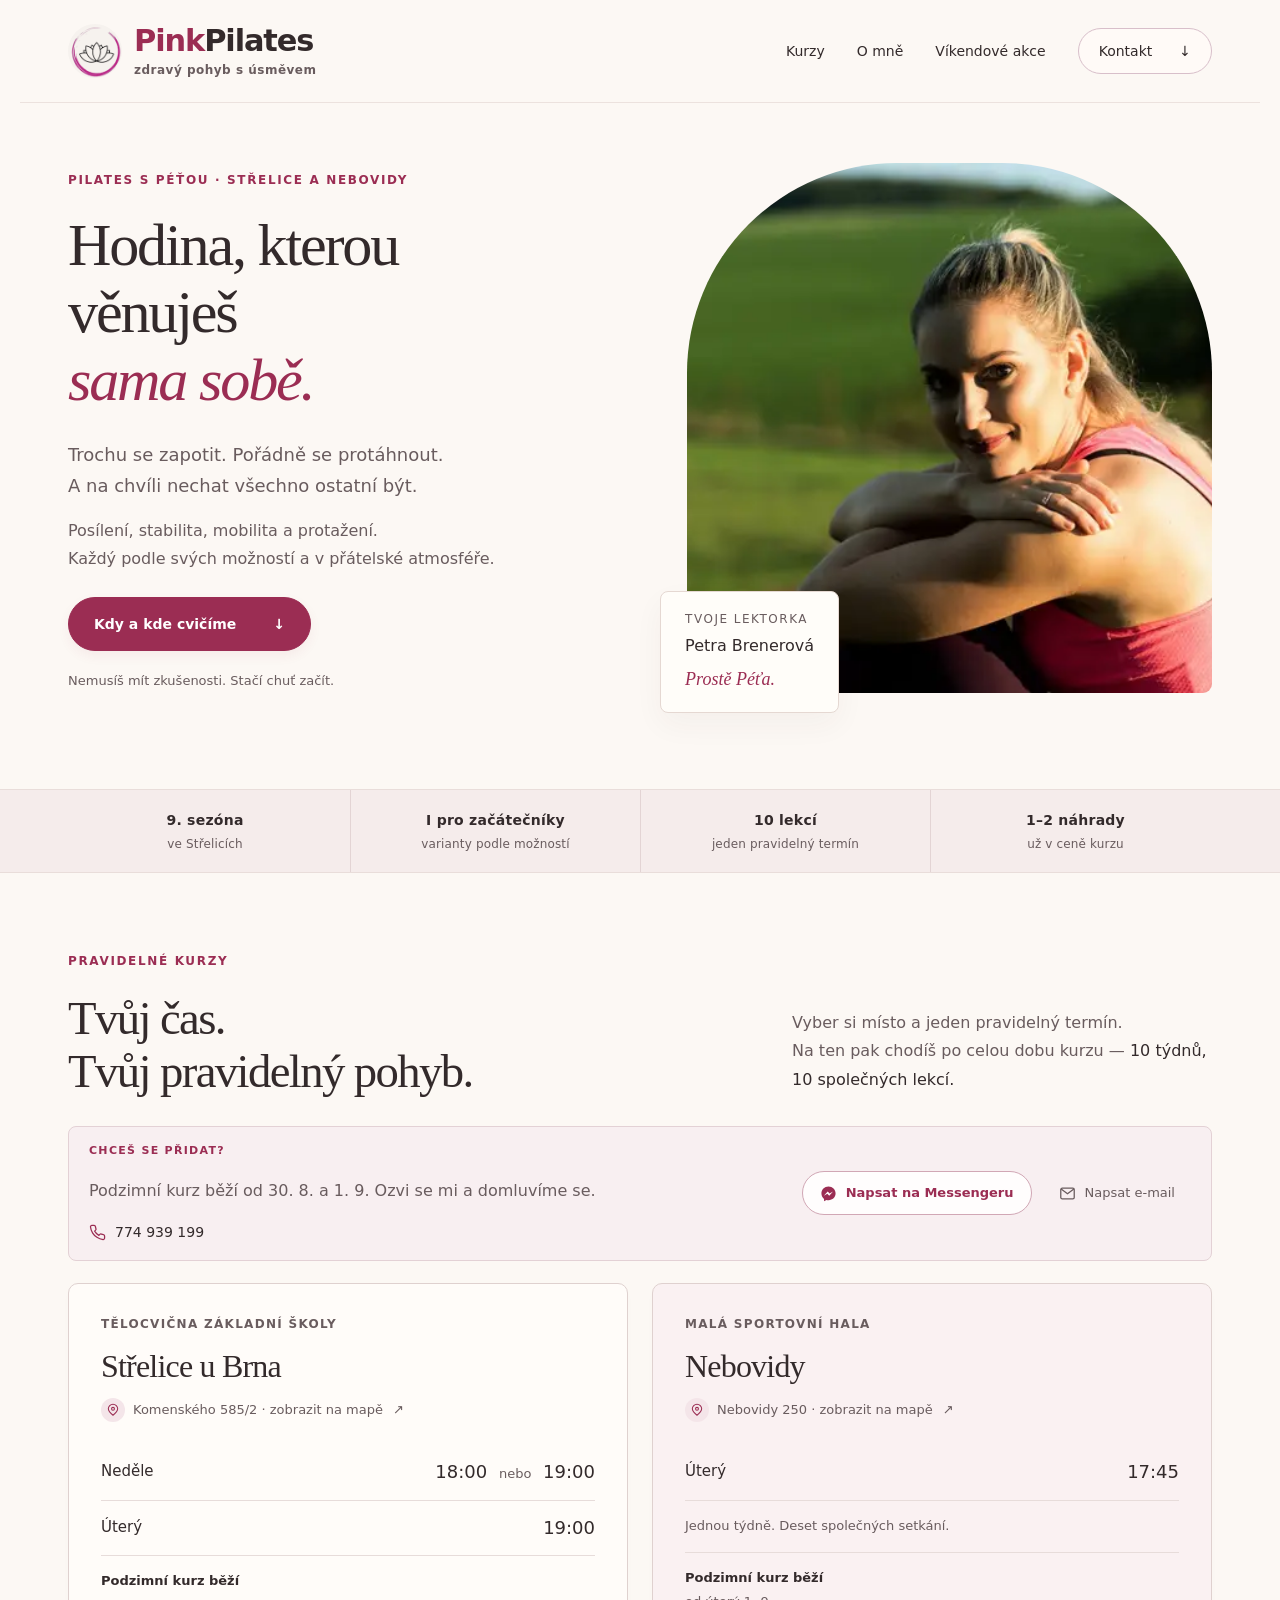
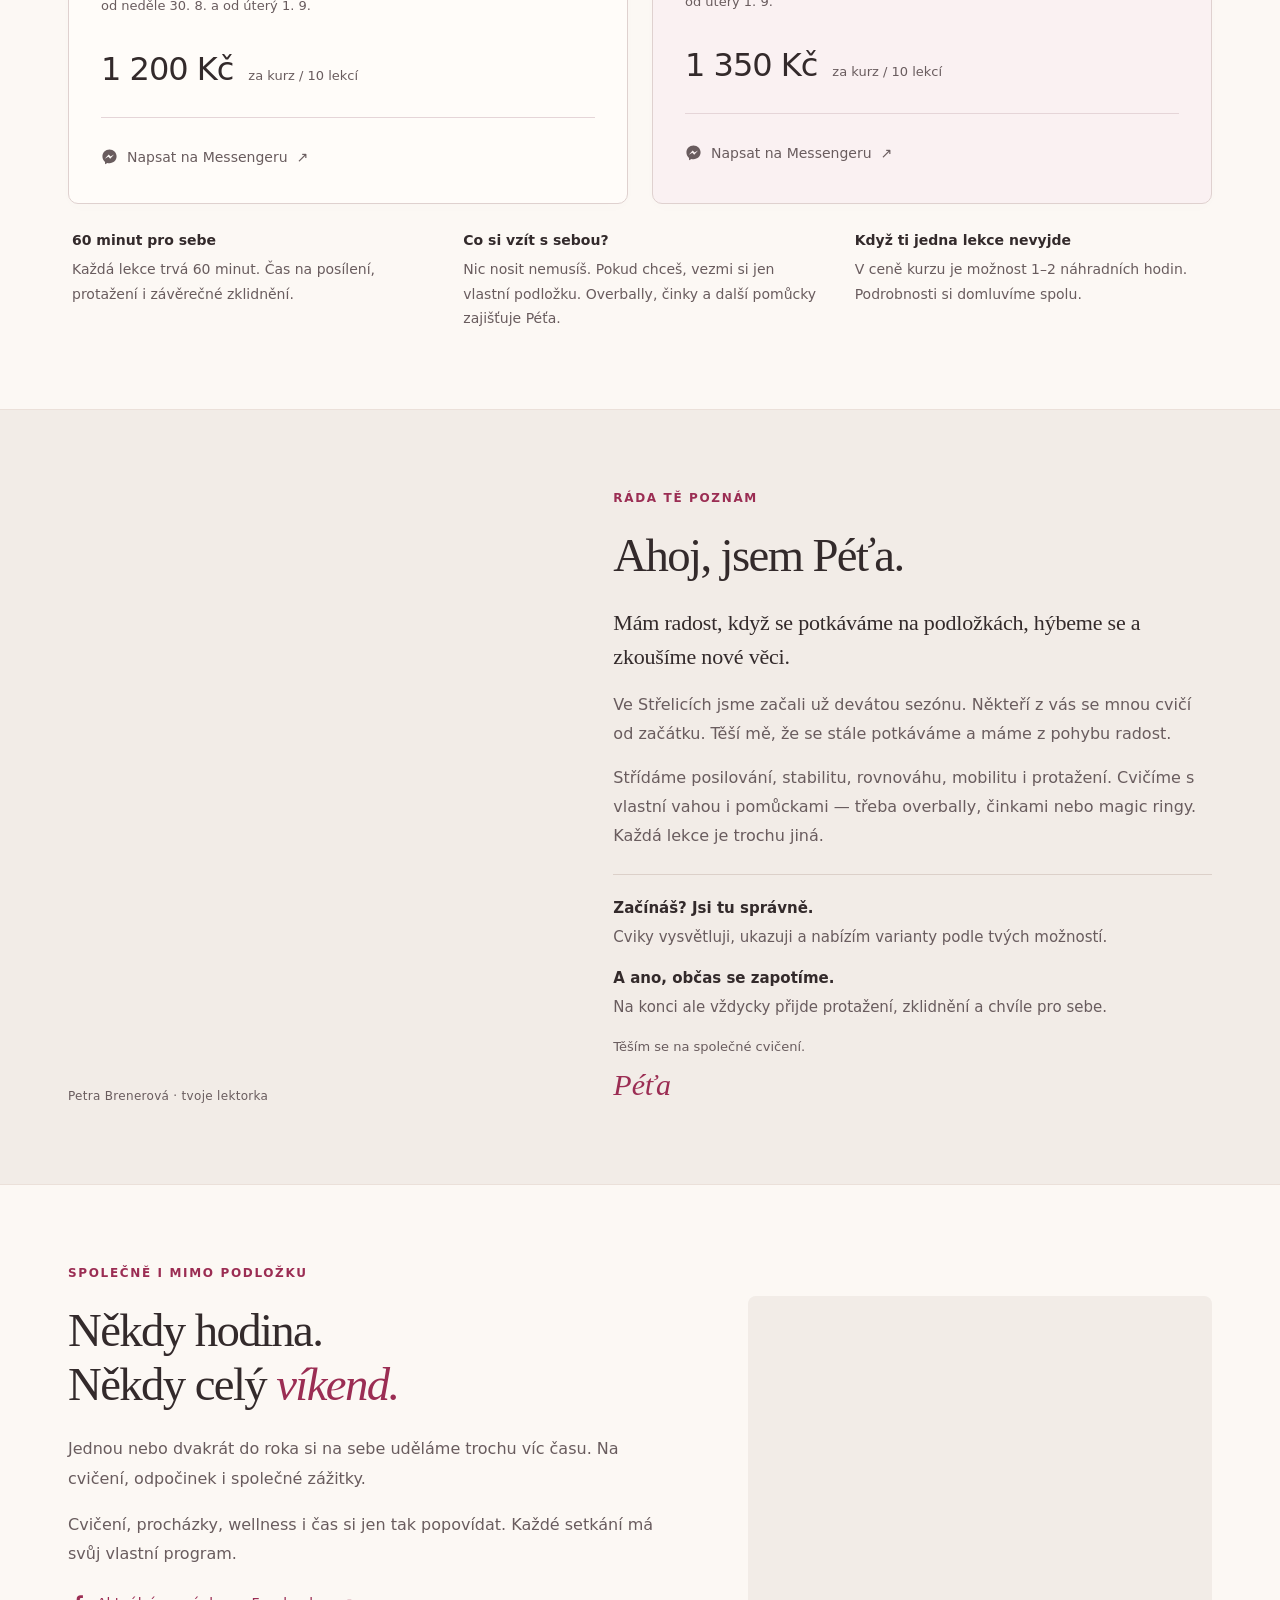
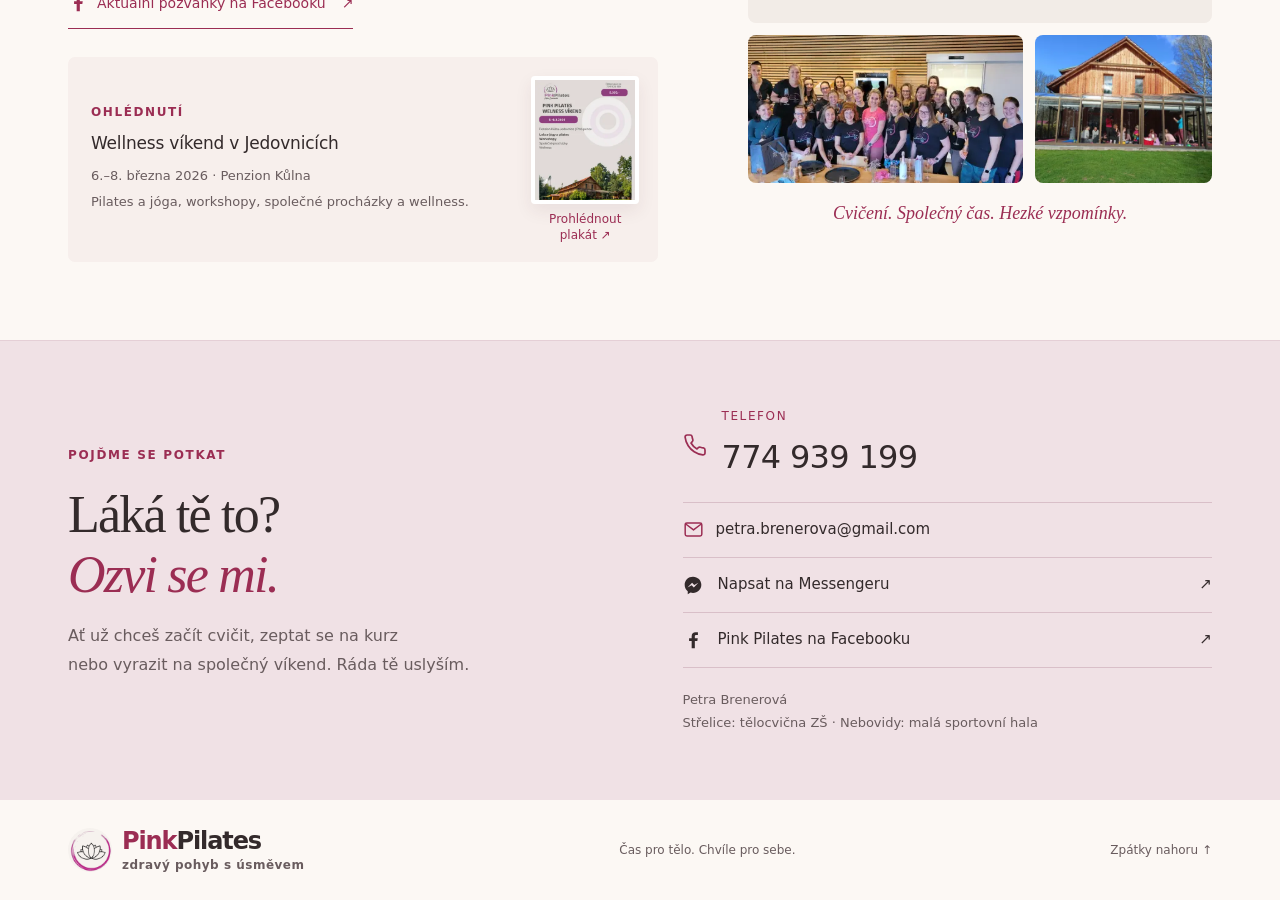
==== commit 81686e1e: "Telefon jen jako text a oprava výšky fotky u víkendů Telefon: - zrušeno všech pět odkazů tel: — v bo" ====
--- a/site/index.html
+++ b/site/index.html
@@ -101,9 +101,9 @@
 <div>
 <p class="eyebrow">CHCEŠ SE PŘIDAT?</p>
 <p>Podzimní kurz běží od <time datetime="2026-08-30">30. 8.</time> a <time datetime="2026-09-01">1. 9.</time> Ozvi se mi a domluvíme se.</p>
+<p class="phone-plain"><svg class="mini-icon" viewBox="0 0 24 24" aria-hidden="true"><path d="M22 16.9v3a2 2 0 0 1-2.2 2 19.8 19.8 0 0 1-8.6-3.1 19.5 19.5 0 0 1-6-6A19.8 19.8 0 0 1 2.1 4.2 2 2 0 0 1 4.1 2h3a2 2 0 0 1 2 1.7c.1 1 .4 2 .7 2.9a2 2 0 0 1-.5 2.1L8 10a16 16 0 0 0 6 6l1.3-1.3a2 2 0 0 1 2.1-.5c.9.3 1.9.6 2.9.7a2 2 0 0 1 1.7 2Z"/></svg><span>774 939 199</span></p>
 </div>
 <div class="contact-choice">
-<a href="tel:+420774939199"><svg class="mini-icon" viewBox="0 0 24 24" aria-hidden="true"><path d="M22 16.9v3a2 2 0 0 1-2.2 2 19.8 19.8 0 0 1-8.6-3.1 19.5 19.5 0 0 1-6-6A19.8 19.8 0 0 1 2.1 4.2 2 2 0 0 1 4.1 2h3a2 2 0 0 1 2 1.7c.1 1 .4 2 .7 2.9a2 2 0 0 1-.5 2.1L8 10a16 16 0 0 0 6 6l1.3-1.3a2 2 0 0 1 2.1-.5c.9.3 1.9.6 2.9.7a2 2 0 0 1 1.7 2Z"/></svg>Zavolat</a>
 <a href="https://m.me/PinkPilatesCZ" target="_blank" rel="noopener noreferrer"><svg class="mini-icon" viewBox="0 0 24 24" aria-hidden="true"><path fill="currentColor" stroke="none" d="M12 2C6.3 2 2 6.2 2 11.8c0 3.2 1.4 6 3.7 7.8V23l3.4-1.9c.9.3 1.9.4 2.9.4 5.7 0 10-4.2 10-9.7S17.7 2 12 2Zm1 13.1-2.6-2.7-5 2.7 5.5-5.8 2.6 2.7 4.9-2.7-5.4 5.8Z"/></svg>Napsat na Messengeru</a>
 <a class="plain" href="mailto:petra.brenerova@gmail.com?subject=Dotaz%20na%20kurz%20Pink%20Pilates"><svg class="mini-icon" viewBox="0 0 24 24" aria-hidden="true"><rect x="2.5" y="4.5" width="19" height="15" rx="2"/><path d="m3.5 6 8.5 6.5L20.5 6"/></svg>Napsat e-mail</a>
 </div>
@@ -127,8 +127,6 @@
 <span>za kurz / 10 lekcí</span>
 </p>
 <div class="course-actions">
-<a class="course-link" href="tel:+420774939199"><span><svg class="mini-icon" viewBox="0 0 24 24" aria-hidden="true"><path d="M22 16.9v3a2 2 0 0 1-2.2 2 19.8 19.8 0 0 1-8.6-3.1 19.5 19.5 0 0 1-6-6A19.8 19.8 0 0 1 2.1 4.2 2 2 0 0 1 4.1 2h3a2 2 0 0 1 2 1.7c.1 1 .4 2 .7 2.9a2 2 0 0 1-.5 2.1L8 10a16 16 0 0 0 6 6l1.3-1.3a2 2 0 0 1 2.1-.5c.9.3 1.9.6 2.9.7a2 2 0 0 1 1.7 2Z"/></svg>Zavolat Pétě</span>
-</a>
 <a class="course-link secondary" href="https://m.me/PinkPilatesCZ" target="_blank" rel="noopener noreferrer"><span><svg class="mini-icon" viewBox="0 0 24 24" aria-hidden="true"><path fill="currentColor" stroke="none" d="M12 2C6.3 2 2 6.2 2 11.8c0 3.2 1.4 6 3.7 7.8V23l3.4-1.9c.9.3 1.9.4 2.9.4 5.7 0 10-4.2 10-9.7S17.7 2 12 2Zm1 13.1-2.6-2.7-5 2.7 5.5-5.8 2.6 2.7 4.9-2.7-5.4 5.8Z"/></svg>Napsat na Messengeru <span aria-hidden="true">↗</span></span>
 </a>
 </div>
@@ -148,8 +146,6 @@
 <span>za kurz / 10 lekcí</span>
 </p>
 <div class="course-actions">
-<a class="course-link" href="tel:+420774939199"><span><svg class="mini-icon" viewBox="0 0 24 24" aria-hidden="true"><path d="M22 16.9v3a2 2 0 0 1-2.2 2 19.8 19.8 0 0 1-8.6-3.1 19.5 19.5 0 0 1-6-6A19.8 19.8 0 0 1 2.1 4.2 2 2 0 0 1 4.1 2h3a2 2 0 0 1 2 1.7c.1 1 .4 2 .7 2.9a2 2 0 0 1-.5 2.1L8 10a16 16 0 0 0 6 6l1.3-1.3a2 2 0 0 1 2.1-.5c.9.3 1.9.6 2.9.7a2 2 0 0 1 1.7 2Z"/></svg>Zavolat Pétě</span>
-</a>
 <a class="course-link secondary" href="https://m.me/PinkPilatesCZ" target="_blank" rel="noopener noreferrer"><span><svg class="mini-icon" viewBox="0 0 24 24" aria-hidden="true"><path fill="currentColor" stroke="none" d="M12 2C6.3 2 2 6.2 2 11.8c0 3.2 1.4 6 3.7 7.8V23l3.4-1.9c.9.3 1.9.4 2.9.4 5.7 0 10-4.2 10-9.7S17.7 2 12 2Zm1 13.1-2.6-2.7-5 2.7 5.5-5.8 2.6 2.7 4.9-2.7-5.4 5.8Z"/></svg>Napsat na Messengeru <span aria-hidden="true">↗</span></span>
 </a>
 </div>
@@ -225,11 +221,11 @@
 <p>Ať už chceš začít cvičit, zeptat se na kurz<br>nebo vyrazit na společný víkend. Ráda tě uslyším.</p>
 </div>
 <div class="contact-links">
-<a class="phone" href="tel:+420774939199" aria-label="Zavolat Pétě na 774 939 199">
+<p class="phone">
 <svg class="contact-icon" viewBox="0 0 24 24" aria-hidden="true"><path d="M22 16.9v3a2 2 0 0 1-2.2 2 19.8 19.8 0 0 1-8.6-3.1 19.5 19.5 0 0 1-6-6A19.8 19.8 0 0 1 2.1 4.2 2 2 0 0 1 4.1 2h3a2 2 0 0 1 2 1.7c.1 1 .4 2 .7 2.9a2 2 0 0 1-.5 2.1L8 10a16 16 0 0 0 6 6l1.3-1.3a2 2 0 0 1 2.1-.5c.9.3 1.9.6 2.9.7a2 2 0 0 1 1.7 2Z"/></svg>
 <span>
-<small>ZAVOLEJ MI</small>774 939 199</span>
-</a>
+<small>TELEFON</small>774 939 199</span>
+</p>
 <a class="email-link" href="mailto:petra.brenerova@gmail.com?subject=Dotaz%20na%20kurz%20Pink%20Pilates"><svg class="contact-icon" viewBox="0 0 24 24" aria-hidden="true"><rect x="2.5" y="4.5" width="19" height="15" rx="2"/><path d="m3.5 6 8.5 6.5L20.5 6"/></svg><span>petra.brenerova@gmail.com</span>
 </a>
 <a class="fb-link" href="https://m.me/PinkPilatesCZ" target="_blank" rel="noopener noreferrer"><svg class="social-icon" viewBox="0 0 24 24" aria-hidden="true"><path fill="currentColor" d="M12 2C6.3 2 2 6.2 2 11.8c0 3.2 1.4 6 3.7 7.8V23l3.4-1.9c.9.3 1.9.4 2.9.4 5.7 0 10-4.2 10-9.7S17.7 2 12 2Zm1 13.1-2.6-2.7-5 2.7 5.5-5.8 2.6 2.7 4.9-2.7-5.4 5.8Z"/></svg><span>Napsat na Messengeru</span><span aria-hidden="true">↗</span>
@@ -253,7 +249,6 @@
 <a href="#uvod">Zpátky nahoru ↑</a>
 </footer>
 <nav class="mobile-cta" aria-label="Rychlý kontakt">
-<a href="tel:+420774939199"><svg class="mini-icon" viewBox="0 0 24 24" aria-hidden="true"><path d="M22 16.9v3a2 2 0 0 1-2.2 2 19.8 19.8 0 0 1-8.6-3.1 19.5 19.5 0 0 1-6-6A19.8 19.8 0 0 1 2.1 4.2 2 2 0 0 1 4.1 2h3a2 2 0 0 1 2 1.7c.1 1 .4 2 .7 2.9a2 2 0 0 1-.5 2.1L8 10a16 16 0 0 0 6 6l1.3-1.3a2 2 0 0 1 2.1-.5c.9.3 1.9.6 2.9.7a2 2 0 0 1 1.7 2Z"/></svg>Zavolat</a>
 <a href="https://m.me/PinkPilatesCZ" target="_blank" rel="noopener noreferrer"><svg class="mini-icon" viewBox="0 0 24 24" aria-hidden="true"><path fill="currentColor" stroke="none" d="M12 2C6.3 2 2 6.2 2 11.8c0 3.2 1.4 6 3.7 7.8V23l3.4-1.9c.9.3 1.9.4 2.9.4 5.7 0 10-4.2 10-9.7S17.7 2 12 2Zm1 13.1-2.6-2.7-5 2.7 5.5-5.8 2.6 2.7 4.9-2.7-5.4 5.8Z"/></svg>Messenger</a>
 </nav>
 </body>
--- a/site/style.css
+++ b/site/style.css
@@ -7,7 +7,7 @@
 :root{--paper:#fcf8f4;--ink:#332a2b;--muted:#695c5e;--pink:#9b2d53;--blush:#f2e3e6;--rule:#e0d3d2}
 
 /* ---------- ZÁKLAD: struktura a rozvržení ---------- */
-*{box-sizing:border-box}html{scroll-behavior:smooth;scroll-padding-top:30px}body{margin:0;background:var(--paper);color:var(--ink);font:16px/1.65 system-ui,-apple-system,'Segoe UI',Roboto,'Helvetica Neue',Arial,sans-serif}a{color:inherit;text-decoration:none}a:focus-visible{outline:3px solid var(--pink);outline-offset:6px}img{display:block;width:100%;object-fit:cover}p{color:var(--muted)}header{max-width:1360px;margin:auto;padding:26px 48px;display:flex;align-items:center;justify-content:space-between;gap:30px}.brand{display:inline-flex;flex-direction:column;line-height:1.05}.brand>span{font-size:29px;font-weight:550;letter-spacing:-1.3px}.brand b{color:var(--pink);font-weight:550}.brand small{font-size:12px;letter-spacing:.6px;margin-top:8px}header nav{display:flex;align-items:center;gap:34px;font-size:15px}header nav a:hover,.text-link:hover{color:var(--pink)}.outline{border:1px solid var(--rule);padding:10px 20px;border-radius:30px}.wrap{max-width:1264px;padding-inline:48px;margin:auto}.hero{display:grid;grid-template-columns:1fr 1fr;align-items:center;gap:45px;padding-top:48px;padding-bottom:68px}.eyebrow{font-size:12px;letter-spacing:1.7px;font-weight:650;color:var(--pink);margin:0 0 22px}h1,h2{font-family:Georgia,'Times New Roman',serif;font-weight:400;line-height:1.12;letter-spacing:-2px;margin:0}h1{font-size:clamp(42px,4.7vw,67px)}h1 em,h2 em{color:var(--pink);font-weight:400}h1 em{display:block}h2{font-size:clamp(35px,3.5vw,48px)}h3{font-size:26px;font-weight:500;letter-spacing:-.6px;line-height:1.2}.hero p{max-width:460px}.hero .eyebrow{max-width:none}.lead{font-size:19px;line-height:1.6;margin-top:25px}.button{display:inline-flex;align-items:center;gap:30px;background:var(--pink);color:white;padding:14px 25px;border-radius:30px;margin-top:12px;font-weight:600}.button:hover{background:#852044}.note{font-size:13px;margin-top:26px}.hero-photo{height:540px;position:relative}.hero-photo img{height:100%;border-radius:190px 190px 12px 12px;object-position:65% center}.sticker{position:absolute;bottom:24px;left:-24px;background:var(--paper);padding:17px 28px;transform:rotate(-5deg);border:1px solid var(--rule);font-size:15px;text-align:center}.script{display:block;font-family:Georgia,serif;font-style:italic;font-size:29px;color:var(--pink)}.ribbon{list-style:none;margin:0;border-block:1px solid var(--rule);background:var(--blush);display:flex;justify-content:center;align-items:center;gap:58px;padding:19px 24px;font-size:14px;letter-spacing:1px}.ribbon span:nth-child(even){color:var(--pink);font-size:20px}.section{padding-block:88px}.section-top{display:flex;align-items:flex-end;justify-content:space-between;gap:40px;margin-bottom:40px}.section-top>p{max-width:420px;margin-bottom:4px}.cards{display:grid;grid-template-columns:1fr 1fr;gap:26px}.cards article{border:1px solid var(--rule);padding:30px 34px;border-radius:12px;background:#fffdfb}.cards article:nth-child(2){background:#f7edef}.cards .eyebrow{font-size:12px;letter-spacing:1px;color:var(--muted)}.cards h3{margin:16px 0 24px;font-size:32px;font-family:Georgia,serif}.row{display:flex;justify-content:space-between;gap:16px;padding:10px 0;border-bottom:1px solid var(--rule);min-height:49px}.row strong{font-size:18px;font-weight:500}.row small{font-size:13px;color:var(--muted);padding:0 6px}.quiet{font-size:13px;color:var(--muted);align-items:center}.price{display:flex;gap:15px;align-items:baseline;margin:26px 0 0}.price b{font-size:30px;font-weight:500;letter-spacing:-1px;color:var(--ink)}.price>span{font-size:14px}.course-link{display:flex;justify-content:space-between;color:var(--pink);font-size:14px;font-weight:600;margin-top:22px}.fine{font-size:14px;max-width:880px;margin:24px 0 0}.about{background:#f1ece6}.split{display:grid;grid-template-columns:1fr 1.1fr;gap:75px;align-items:center}.about-photo{height:660px;border-radius:12px 12px 180px 12px;object-position:center 35%}.about-photo+.fine{font-size:12px;margin-top:14px}.serif-lead{font-family:Georgia,serif;font-size:23px;line-height:1.5;color:var(--ink)}.points{border-top:1px solid #d5c9c6;margin-top:25px;padding-top:20px}.points h3{font-weight:600;font-family:inherit;letter-spacing:0;margin:0}.points p{font-size:15px;margin:4px 0 16px}.signature{font-size:14px}.signature .script{font-size:32px;margin-top:5px}.weekends h2{margin-bottom:24px}.text-link{display:inline-block;color:var(--pink);border-bottom:1px solid var(--pink);padding-bottom:5px;margin-top:12px;font-weight:600;font-size:14px}.past{border-left:2px solid #d8a4b4;padding-left:20px;margin-top:36px}.past .eyebrow{margin-bottom:9px}.past h3{font-size:18px;margin:8px 0}.past p:not(.eyebrow){font-size:14px;margin:4px 0}.walk{height:530px;width:90%;margin-left:auto;border-radius:150px 150px 12px 12px}.caption{text-align:right;font-family:Georgia,serif;font-style:italic;font-size:20px;color:var(--pink)}.contact{background:var(--blush);padding:76px 0}.contact h2{font-size:54px}.contact-links>a{display:flex;justify-content:space-between;gap:15px;border-bottom:1px solid #dcbfc7;padding:15px 0;overflow-wrap:anywhere}.contact-links .phone{font-size:31px;letter-spacing:-1px}footer{display:flex;justify-content:space-between;align-items:center;gap:25px;padding-block:30px!important}footer p,footer>a:last-child{font-size:13px;color:var(--muted)}footer .brand>span{font-size:24px}@media(max-width:1000px){header{padding:22px 28px}header nav{gap:20px}.wrap{padding-inline:28px}.hero{gap:25px}.hero-photo{height:490px}.split{gap:40px}.cards article{padding:26px}.ribbon{gap:30px}}@media(max-width:720px){header{padding:22px 20px;flex-wrap:wrap;gap:22px}header nav{width:100%;justify-content:space-between;gap:10px;font-size:14px}.outline{border:none;padding:0}.wrap{padding-inline:22px}.hero{grid-template-columns:1fr;padding-top:25px;padding-bottom:36px;gap:35px}h1{font-size:clamp(39px,10vw,52px);letter-spacing:-1.6px}.eyebrow{font-size:12px;letter-spacing:1px;margin-bottom:18px}.lead{font-size:18px}.hero-photo{height:390px;margin:0 8px 0 20px}.hero-photo img{border-radius:140px 140px 10px 10px;object-position:60% center}.sticker{left:-15px;bottom:20px}.ribbon{gap:14px;justify-content:space-around;flex-wrap:wrap;font-size:12px;letter-spacing:.3px;padding:15px}.ribbon span:nth-child(4),.ribbon span:nth-child(5){display:none}.section{padding-block:55px}.section-top{display:block;margin-bottom:28px}.section-top>p{margin-top:22px}h2{font-size:37px;letter-spacing:-1.4px}.cards{grid-template-columns:1fr;gap:18px}.cards article{padding:25px}.cards h3{font-size:30px}.split{grid-template-columns:1fr;gap:35px}.about-photo{height:430px;object-position:center 32%;border-radius:10px 10px 120px 10px}.serif-lead{font-size:22px}.walk{height:430px;width:100%;max-width:440px;margin:auto}.caption{font-size:18px}.contact{padding:50px 0}.contact h2{font-size:45px}.contact-links .phone{font-size:29px}.contact-links>a{font-size:15px}footer{flex-wrap:wrap;gap:18px}footer p{display:none}footer>a:last-child{font-size:12px}}@media(prefers-reduced-motion:reduce){html{scroll-behavior:auto}}
+*{box-sizing:border-box}html{scroll-behavior:smooth;scroll-padding-top:30px}body{margin:0;background:var(--paper);color:var(--ink);font:16px/1.65 system-ui,-apple-system,'Segoe UI',Roboto,'Helvetica Neue',Arial,sans-serif}a{color:inherit;text-decoration:none}a:focus-visible{outline:3px solid var(--pink);outline-offset:6px}img{display:block;width:100%;object-fit:cover}p{color:var(--muted)}header{max-width:1360px;margin:auto;padding:26px 48px;display:flex;align-items:center;justify-content:space-between;gap:30px}.brand{display:inline-flex;flex-direction:column;line-height:1.05}.brand>span{font-size:29px;font-weight:550;letter-spacing:-1.3px}.brand b{color:var(--pink);font-weight:550}.brand small{font-size:12px;letter-spacing:.6px;margin-top:8px}header nav{display:flex;align-items:center;gap:34px;font-size:15px}header nav a:hover,.text-link:hover{color:var(--pink)}.outline{border:1px solid var(--rule);padding:10px 20px;border-radius:30px}.wrap{max-width:1264px;padding-inline:48px;margin:auto}.hero{display:grid;grid-template-columns:1fr 1fr;align-items:center;gap:45px;padding-top:48px;padding-bottom:68px}.eyebrow{font-size:12px;letter-spacing:1.7px;font-weight:650;color:var(--pink);margin:0 0 22px}h1,h2{font-family:Georgia,'Times New Roman',serif;font-weight:400;line-height:1.12;letter-spacing:-2px;margin:0}h1{font-size:clamp(42px,4.7vw,67px)}h1 em,h2 em{color:var(--pink);font-weight:400}h1 em{display:block}h2{font-size:clamp(35px,3.5vw,48px)}h3{font-size:26px;font-weight:500;letter-spacing:-.6px;line-height:1.2}.hero p{max-width:460px}.hero .eyebrow{max-width:none}.lead{font-size:19px;line-height:1.6;margin-top:25px}.button{display:inline-flex;align-items:center;gap:30px;background:var(--pink);color:white;padding:14px 25px;border-radius:30px;margin-top:12px;font-weight:600}.button:hover{background:#852044}.note{font-size:13px;margin-top:26px}.hero-photo{height:540px;position:relative}.hero-photo img{height:100%;border-radius:190px 190px 12px 12px;object-position:65% center}.sticker{position:absolute;bottom:24px;left:-24px;background:var(--paper);padding:17px 28px;transform:rotate(-5deg);border:1px solid var(--rule);font-size:15px;text-align:center}.script{display:block;font-family:Georgia,serif;font-style:italic;font-size:29px;color:var(--pink)}.ribbon{list-style:none;margin:0;border-block:1px solid var(--rule);background:var(--blush);display:flex;justify-content:center;align-items:center;gap:58px;padding:19px 24px;font-size:14px;letter-spacing:1px}.ribbon span:nth-child(even){color:var(--pink);font-size:20px}.section{padding-block:88px}.section-top{display:flex;align-items:flex-end;justify-content:space-between;gap:40px;margin-bottom:40px}.section-top>p{max-width:420px;margin-bottom:4px}.cards{display:grid;grid-template-columns:1fr 1fr;gap:26px}.cards article{border:1px solid var(--rule);padding:30px 34px;border-radius:12px;background:#fffdfb}.cards article:nth-child(2){background:#f7edef}.cards .eyebrow{font-size:12px;letter-spacing:1px;color:var(--muted)}.cards h3{margin:16px 0 24px;font-size:32px;font-family:Georgia,serif}.row{display:flex;justify-content:space-between;gap:16px;padding:10px 0;border-bottom:1px solid var(--rule);min-height:49px}.row strong{font-size:18px;font-weight:500}.row small{font-size:13px;color:var(--muted);padding:0 6px}.quiet{font-size:13px;color:var(--muted);align-items:center}.price{display:flex;gap:15px;align-items:baseline;margin:26px 0 0}.price b{font-size:30px;font-weight:500;letter-spacing:-1px;color:var(--ink)}.price>span{font-size:14px}.course-link{display:flex;justify-content:space-between;color:var(--pink);font-size:14px;font-weight:600;margin-top:22px}.fine{font-size:14px;max-width:880px;margin:24px 0 0}.about{background:#f1ece6}.split{display:grid;grid-template-columns:1fr 1.1fr;gap:75px;align-items:center}.about-photo{height:660px;border-radius:12px 12px 180px 12px;object-position:center 35%}.about-photo+.fine{font-size:12px;margin-top:14px}.serif-lead{font-family:Georgia,serif;font-size:23px;line-height:1.5;color:var(--ink)}.points{border-top:1px solid #d5c9c6;margin-top:25px;padding-top:20px}.points h3{font-weight:600;font-family:inherit;letter-spacing:0;margin:0}.points p{font-size:15px;margin:4px 0 16px}.signature{font-size:14px}.signature .script{font-size:32px;margin-top:5px}.weekends h2{margin-bottom:24px}.text-link{display:inline-block;color:var(--pink);border-bottom:1px solid var(--pink);padding-bottom:5px;margin-top:12px;font-weight:600;font-size:14px}.past{border-left:2px solid #d8a4b4;padding-left:20px;margin-top:36px}.past .eyebrow{margin-bottom:9px}.past h3{font-size:18px;margin:8px 0}.past p:not(.eyebrow){font-size:14px;margin:4px 0}.walk{height:530px;width:90%;margin-left:auto;border-radius:150px 150px 12px 12px}.caption{text-align:right;font-family:Georgia,serif;font-style:italic;font-size:20px;color:var(--pink)}.contact{background:var(--blush);padding:76px 0}.contact h2{font-size:54px}.contact-links>a,.contact-links>.phone{display:flex;justify-content:space-between;gap:15px;border-bottom:1px solid #dcbfc7;padding:15px 0;overflow-wrap:anywhere}.contact-links .phone{font-size:31px;letter-spacing:-1px}footer{display:flex;justify-content:space-between;align-items:center;gap:25px;padding-block:30px!important}footer p,footer>a:last-child{font-size:13px;color:var(--muted)}footer .brand>span{font-size:24px}@media(max-width:1000px){header{padding:22px 28px}header nav{gap:20px}.wrap{padding-inline:28px}.hero{gap:25px}.hero-photo{height:490px}.split{gap:40px}.cards article{padding:26px}.ribbon{gap:30px}}@media(max-width:720px){header{padding:22px 20px;flex-wrap:wrap;gap:22px}header nav{width:100%;justify-content:space-between;gap:10px;font-size:14px}.outline{border:none;padding:0}.wrap{padding-inline:22px}.hero{grid-template-columns:1fr;padding-top:25px;padding-bottom:36px;gap:35px}h1{font-size:clamp(39px,10vw,52px);letter-spacing:-1.6px}.eyebrow{font-size:12px;letter-spacing:1px;margin-bottom:18px}.lead{font-size:18px}.hero-photo{height:390px;margin:0 8px 0 20px}.hero-photo img{border-radius:140px 140px 10px 10px;object-position:60% center}.sticker{left:-15px;bottom:20px}.ribbon{gap:14px;justify-content:space-around;flex-wrap:wrap;font-size:12px;letter-spacing:.3px;padding:15px}.ribbon span:nth-child(4),.ribbon span:nth-child(5){display:none}.section{padding-block:55px}.section-top{display:block;margin-bottom:28px}.section-top>p{margin-top:22px}h2{font-size:37px;letter-spacing:-1.4px}.cards{grid-template-columns:1fr;gap:18px}.cards article{padding:25px}.cards h3{font-size:30px}.split{grid-template-columns:1fr;gap:35px}.about-photo{height:430px;object-position:center 32%;border-radius:10px 10px 120px 10px}.serif-lead{font-size:22px}.walk{height:430px;width:100%;max-width:440px;margin:auto}.caption{font-size:18px}.contact{padding:50px 0}.contact h2{font-size:45px}.contact-links .phone{font-size:29px}.contact-links>a,.contact-links>.phone{font-size:15px}footer{flex-wrap:wrap;gap:18px}footer p{display:none}footer>a:last-child{font-size:12px}}@media(prefers-reduced-motion:reduce){html{scroll-behavior:auto}}
 
 /* ---------- LADĚNÍ: typografie, detaily, responzivita ---------- */
 body{font-size:1rem;line-height:1.72;-webkit-font-smoothing:antialiased}
@@ -47,13 +47,13 @@
 .points{margin-top:23px;padding-top:22px;border-color:#dcd0c9}.points h3{font-size:.9375rem;font-weight:600;line-height:1.5}.points p{font-size:.9375rem;line-height:1.75;margin-top:5px;margin-bottom:16px}
 .signature{margin-bottom:0;font-size:.8125rem}.signature .script{font-size:1.875rem;line-height:1.4}
 .weekends{grid-template-columns:1.12fr .88fr;gap:90px}.weekends>div:first-child>p:not(.eyebrow){font-size:1rem;line-height:1.85}.weekends h2{margin-bottom:23px}
-.walk{width:100%;height:490px;border-radius:130px 130px 9px 9px;object-position:center 55%}.weekend-gallery{align-self:center;margin:0}.weekend-gallery img{border-radius:8px;background:#f2ece7}.weekend-main{width:100%;aspect-ratio:1000/705;object-fit:cover;object-position:center 58%}.weekend-pair{display:grid;grid-template-columns:1.55fr 1fr;gap:12px;margin-top:12px}.weekend-pair img{width:100%;height:148px;object-fit:cover}.weekend-pair img:first-child{object-position:center 43%}.weekend-pair img:last-child{object-position:center}.caption{font-size:1.125rem;text-align:center;margin:15px 0 0}
+.walk{width:100%;height:490px;border-radius:130px 130px 9px 9px;object-position:center 55%}.weekend-gallery{align-self:center;margin:0}.weekend-gallery img{border-radius:8px;background:#f2ece7}.weekend-main{width:100%;height:auto;aspect-ratio:1000/705;object-fit:cover;object-position:center 58%}.weekend-pair{display:grid;grid-template-columns:1.55fr 1fr;gap:12px;margin-top:12px}.weekend-pair img{width:100%;height:148px;object-fit:cover}.weekend-pair img:first-child{object-position:center 43%}.weekend-pair img:last-child{object-position:center}.caption{font-size:1.125rem;text-align:center;margin:15px 0 0}
 .text-link{font-size:.875rem;min-height:44px;font-weight:500;padding-bottom:6px}.fb-link{display:flex!important;align-items:center;gap:10px}.fb-link>span:last-child{margin-left:auto}.social-icon{width:20px;height:20px;flex:0 0 auto}.text-link.fb-link{width:max-content;max-width:100%;gap:9px}.text-link.fb-link>span:last-child{margin-left:7px}.past{display:grid;grid-template-columns:1fr 108px;gap:24px;align-items:center;padding:18px 18px 18px 22px;background:#f7efec;border:1px solid transparent;border-radius:7px;margin-top:28px;transition:transform .18s,background-color .18s,border-color .18s}.past:hover{transform:translateY(-2px);background:#f5e9e8;border-color:#e5ced3}.past .eyebrow{font-size:.75rem;letter-spacing:1.6px}.past h3{font-size:1.0625rem;font-weight:500;letter-spacing:-.2px;line-height:1.5}.past p:not(.eyebrow){font-size:.8125rem}.poster-link{display:block;color:var(--pink);font-size:.75rem;line-height:1.35;text-align:center}.poster-link img{aspect-ratio:893/1223;height:128px;object-fit:cover;object-position:top;border-radius:4px;border:4px solid #fff;box-shadow:0 7px 17px #51293314;transition:transform .18s,box-shadow .18s}.poster-link>span{display:block;margin-top:7px}.past:hover .poster-link img{transform:rotate(1deg);box-shadow:0 10px 22px #51293320}
 .contact{background:#f0e1e5;padding:65px 0;border-top:1px solid #e5cfd6}.contact .split{grid-template-columns:1fr 1fr;gap:85px}.contact h2{font-size:3.25rem;letter-spacing:-1.8px}.contact .split>div:first-child>p:not(.eyebrow){font-size:1rem;line-height:1.85}
-.contact-links>a{font-size:.9375rem;min-height:55px;padding-block:14px;border-color:#d9bfc8;align-items:center}.contact-links>a:hover{color:var(--pink)}.contact-links .phone{justify-content:flex-start;font-size:2rem;letter-spacing:-.7px;font-variant-numeric:tabular-nums;padding-top:0;padding-bottom:17px}.phone small{display:block;font-size:.75rem;letter-spacing:1.6px;font-weight:500;color:var(--pink);margin-bottom:3px}.contact-icon{width:21px;height:21px;fill:none;stroke:currentColor;stroke-width:1.7;stroke-linecap:round;stroke-linejoin:round;flex:0 0 auto;color:var(--pink)}.phone .contact-icon{width:24px;height:24px}.email-link{justify-content:flex-start!important;gap:12px!important}.contact-links .fine{font-size:.8125rem;line-height:1.8;margin-top:20px}
+.contact-links>a,.contact-links>.phone{font-size:.9375rem;min-height:55px;padding-block:14px;border-color:#d9bfc8;align-items:center}.contact-links>a:hover{color:var(--pink)}.contact-links .phone{justify-content:flex-start;font-size:2rem;letter-spacing:-.7px;font-variant-numeric:tabular-nums;padding-top:0;padding-bottom:17px}.phone small{display:block;font-size:.75rem;letter-spacing:1.6px;font-weight:500;color:var(--pink);margin-bottom:3px}.contact-icon{width:21px;height:21px;fill:none;stroke:currentColor;stroke-width:1.7;stroke-linecap:round;stroke-linejoin:round;flex:0 0 auto;color:var(--pink)}.phone .contact-icon{width:24px;height:24px}.email-link{justify-content:flex-start!important;gap:12px!important}.contact-links .fine{font-size:.8125rem;line-height:1.8;margin-top:20px}
 footer{padding-block:28px!important}footer .brand{gap:10px}footer .brand-logo{width:44px;height:44px}footer .brand-word{font-size:1.5rem}footer .brand small{font-size:.75rem;margin-top:5px}footer p,footer>a:last-child{font-size:.75rem}
 @media(max-width:1050px){header,.wrap{padding-inline:30px}.hero{gap:38px}.hero-photo{height:490px}.hero-description br{display:none}.about .split{gap:43px}.weekends{gap:50px}.contact .split{gap:45px}.cards article,.cards article:nth-child(2){padding:27px}.course-details{gap:34px}}
-@media(max-width:720px){header,.wrap{padding-inline:22px}header{gap:17px;padding-block:18px}.brand{gap:10px}.brand-logo{width:48px;height:48px}.brand-word{font-size:1.75rem}header nav{font-size:.875rem;gap:6px 12px;flex-wrap:wrap}header nav a:not(.outline){min-height:44px;padding-block:8px}.outline{padding:8px 13px;min-height:44px;border:1px solid #d8bfca;gap:12px}.hero{grid-template-columns:1fr;gap:34px;padding-top:32px;padding-bottom:48px}h1{font-size:clamp(2.75rem,10.8vw,3.375rem);letter-spacing:-1.65px;line-height:1.13}.eyebrow{font-size:.75rem;letter-spacing:1.15px}.hero .lead{font-size:1.0625rem;margin-top:22px}.hero-description{font-size:1rem}.hero .note{font-size:.8125rem}.hero-photo{height:385px;margin:0 7px 15px 15px}.hero-photo img{border-radius:160px 160px 8px 8px;object-position:62% center}.sticker{left:-15px;bottom:-15px;padding:14px 20px}.sticker>span{font-size:.75rem}.trust-strip{grid-template-columns:repeat(2,minmax(0,1fr));padding:0}.ribbon.trust-strip>li{display:flex;min-height:76px;padding:12px}.trust-strip>li:nth-child(3){border-left:0;border-top:1px solid #e3d4d4}.trust-strip>li:nth-child(4){border-top:1px solid #e3d4d4}.section{padding-block:49px}h2{font-size:2.125rem;letter-spacing:-1.1px}.section-top{margin-bottom:23px}.section-top>p{font-size:1rem;margin-top:18px}.current-status{align-items:flex-start;flex-direction:column;gap:12px;padding:17px 18px}.current-status>a{width:100%}.cards{gap:18px}.cards article,.cards article:nth-child(2){padding:25px 24px 21px}.cards h3{font-size:1.875rem}.cards .eyebrow{font-size:.75rem;letter-spacing:1px}.price b{font-size:1.875rem}.row{min-height:52px}.course-details{grid-template-columns:1fr;gap:19px;padding:22px 0 0}.about .split{grid-template-columns:1fr;gap:30px}.about-photo{height:410px;border-radius:8px 8px 95px 8px}.about-photo+.fine{font-size:.75rem}.serif-lead{font-size:1.3125rem}.weekends{grid-template-columns:1fr;gap:30px}.walk{height:390px;max-width:420px;border-radius:110px 110px 8px 8px}.weekend-pair{gap:9px;margin-top:9px}.weekend-pair img{height:104px}.caption{font-size:1.0625rem}.contact{padding:48px 0}.contact .split{grid-template-columns:1fr;gap:24px}.contact h2{font-size:2.75rem}.contact-links .phone{font-size:1.75rem}.contact-links>a{font-size:.875rem;gap:13px;min-height:56px}.email-link span{min-width:0;overflow-wrap:anywhere}footer{gap:22px}footer .brand-logo{width:40px;height:40px}footer>a:last-child{min-height:44px;display:flex;align-items:center}.button{min-height:52px}}
+@media(max-width:720px){header,.wrap{padding-inline:22px}header{gap:17px;padding-block:18px}.brand{gap:10px}.brand-logo{width:48px;height:48px}.brand-word{font-size:1.75rem}header nav{font-size:.875rem;gap:6px 12px;flex-wrap:wrap}header nav a:not(.outline){min-height:44px;padding-block:8px}.outline{padding:8px 13px;min-height:44px;border:1px solid #d8bfca;gap:12px}.hero{grid-template-columns:1fr;gap:34px;padding-top:32px;padding-bottom:48px}h1{font-size:clamp(2.75rem,10.8vw,3.375rem);letter-spacing:-1.65px;line-height:1.13}.eyebrow{font-size:.75rem;letter-spacing:1.15px}.hero .lead{font-size:1.0625rem;margin-top:22px}.hero-description{font-size:1rem}.hero .note{font-size:.8125rem}.hero-photo{height:385px;margin:0 7px 15px 15px}.hero-photo img{border-radius:160px 160px 8px 8px;object-position:62% center}.sticker{left:-15px;bottom:-15px;padding:14px 20px}.sticker>span{font-size:.75rem}.trust-strip{grid-template-columns:repeat(2,minmax(0,1fr));padding:0}.ribbon.trust-strip>li{display:flex;min-height:76px;padding:12px}.trust-strip>li:nth-child(3){border-left:0;border-top:1px solid #e3d4d4}.trust-strip>li:nth-child(4){border-top:1px solid #e3d4d4}.section{padding-block:49px}h2{font-size:2.125rem;letter-spacing:-1.1px}.section-top{margin-bottom:23px}.section-top>p{font-size:1rem;margin-top:18px}.current-status{align-items:flex-start;flex-direction:column;gap:12px;padding:17px 18px}.current-status>a{width:100%}.cards{gap:18px}.cards article,.cards article:nth-child(2){padding:25px 24px 21px}.cards h3{font-size:1.875rem}.cards .eyebrow{font-size:.75rem;letter-spacing:1px}.price b{font-size:1.875rem}.row{min-height:52px}.course-details{grid-template-columns:1fr;gap:19px;padding:22px 0 0}.about .split{grid-template-columns:1fr;gap:30px}.about-photo{height:410px;border-radius:8px 8px 95px 8px}.about-photo+.fine{font-size:.75rem}.serif-lead{font-size:1.3125rem}.weekends{grid-template-columns:1fr;gap:30px}.walk{height:390px;max-width:420px;border-radius:110px 110px 8px 8px}.weekend-pair{gap:9px;margin-top:9px}.weekend-pair img{height:104px}.caption{font-size:1.0625rem}.contact{padding:48px 0}.contact .split{grid-template-columns:1fr;gap:24px}.contact h2{font-size:2.75rem}.contact-links .phone{font-size:1.75rem}.contact-links>a,.contact-links>.phone{font-size:.875rem;gap:13px;min-height:56px}.email-link span{min-width:0;overflow-wrap:anywhere}footer{gap:22px}footer .brand-logo{width:40px;height:40px}footer>a:last-child{min-height:44px;display:flex;align-items:center}.button{min-height:52px}}
 @media(max-width:360px){header,.wrap{padding-inline:18px}header nav{gap:8px;font-size:.8125rem}.outline{padding:7px 9px}.hero-photo{height:350px}.cards article,.cards article:nth-child(2){padding:22px 20px}.row strong{font-size:1rem}.row small{padding:0 3px}.price{gap:12px}}
 @media(max-width:720px){.map-link{width:100%;margin-top:-20px;margin-bottom:11px}.past{grid-template-columns:1fr 92px;gap:16px;padding:17px}.poster-link img{height:112px}.text-link.fb-link{width:100%;justify-content:flex-start}.text-link.fb-link>span:last-child{margin-left:auto}}
 @media(prefers-reduced-motion:reduce){a{transition:none}}
@@ -88,7 +88,7 @@
 .mobile-cta{display:none}
 @media(max-width:720px){
   .mobile-cta{
-    display:grid;grid-template-columns:1fr 1fr;gap:1px;
+    display:grid;grid-template-columns:1fr;gap:1px;
     position:fixed;inset:auto 0 0 0;z-index:20;
     background:#e3d4d4;border-top:1px solid #e3d4d4;
     padding-bottom:env(safe-area-inset-bottom);
@@ -105,3 +105,12 @@
   footer{margin-bottom:4px}
 }
 @media(max-width:720px){.contact-choice{width:100%}.contact-choice a{flex:1 1 100%}}
+
+/* ---------- telefon jako text, ne jako odkaz ---------- */
+.contact-links>.phone{margin:0;color:var(--ink);cursor:text}
+.contact-links>.phone:hover{color:var(--ink)}
+.phone-plain{
+  display:flex;align-items:center;gap:9px;margin:10px 0 0;
+  font-size:.9375rem;font-variant-numeric:tabular-nums;color:var(--ink);
+}
+.phone-plain .mini-icon{color:var(--pink)}
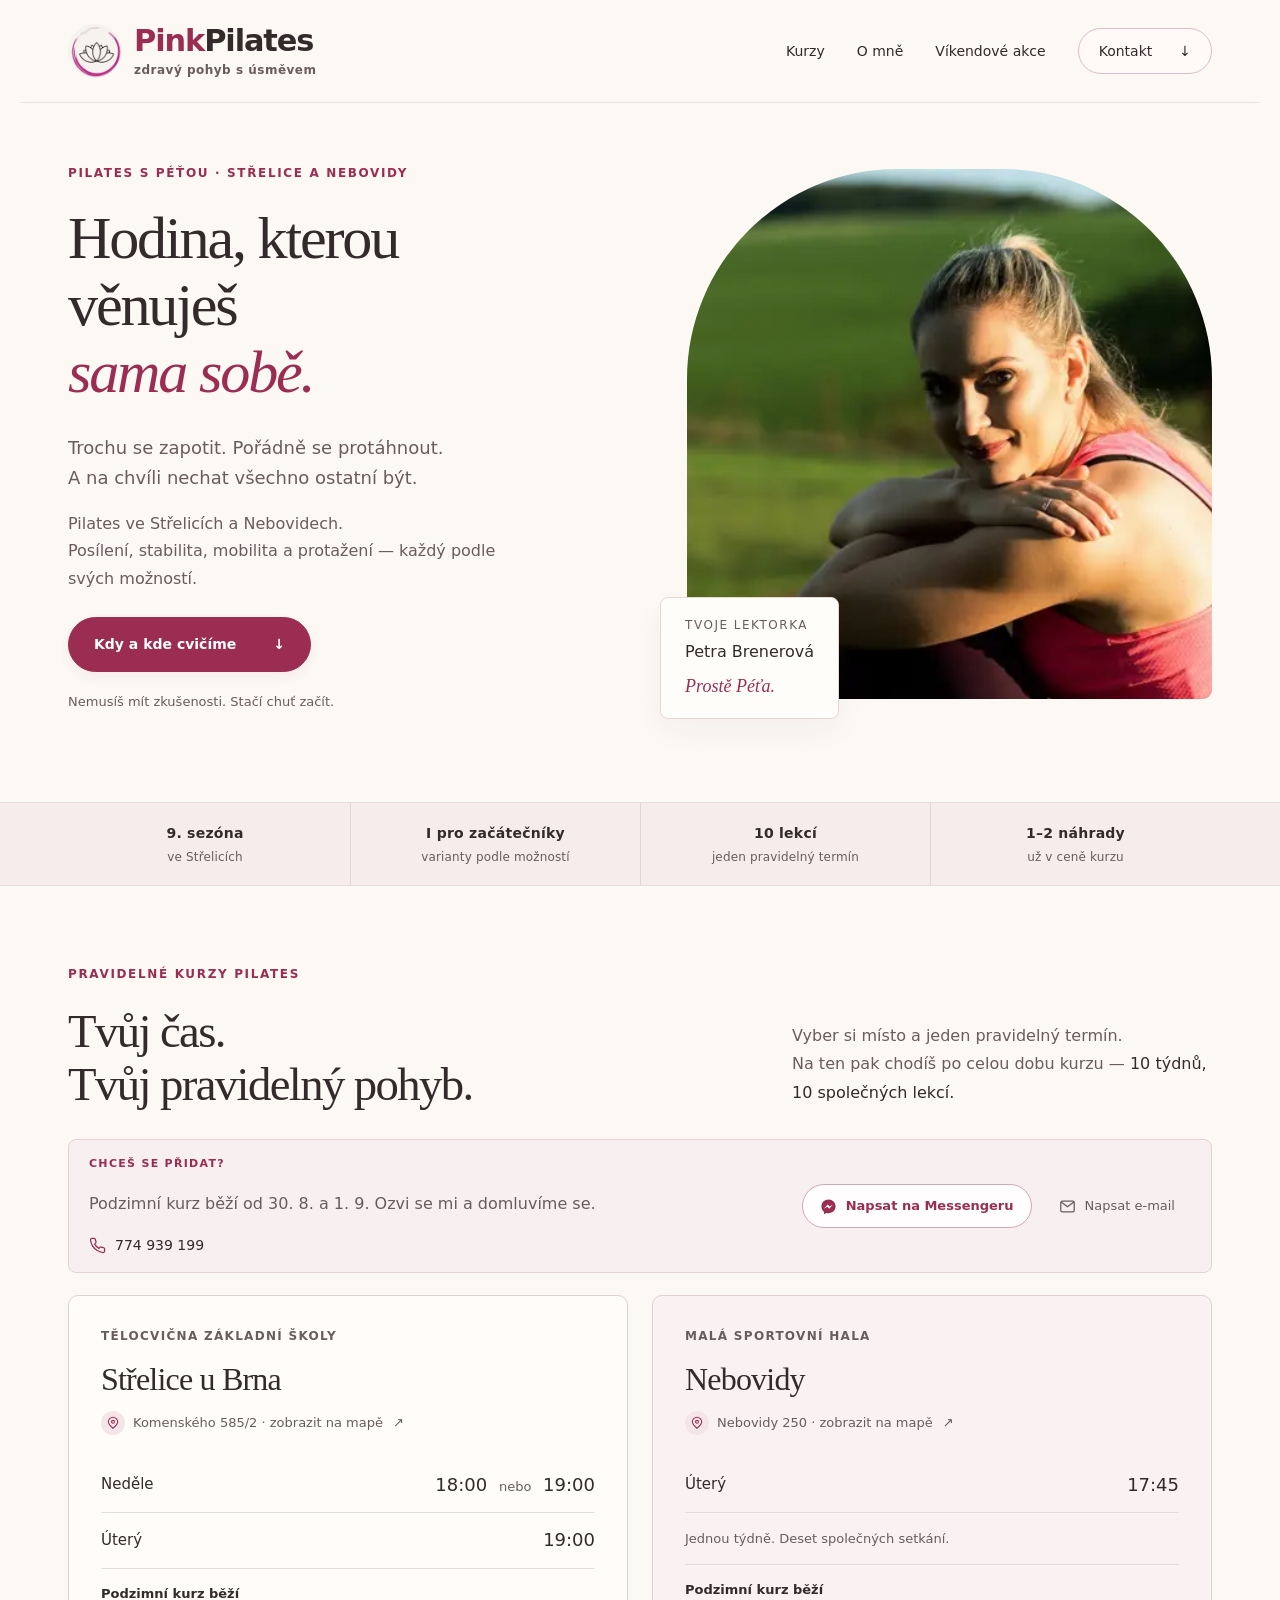
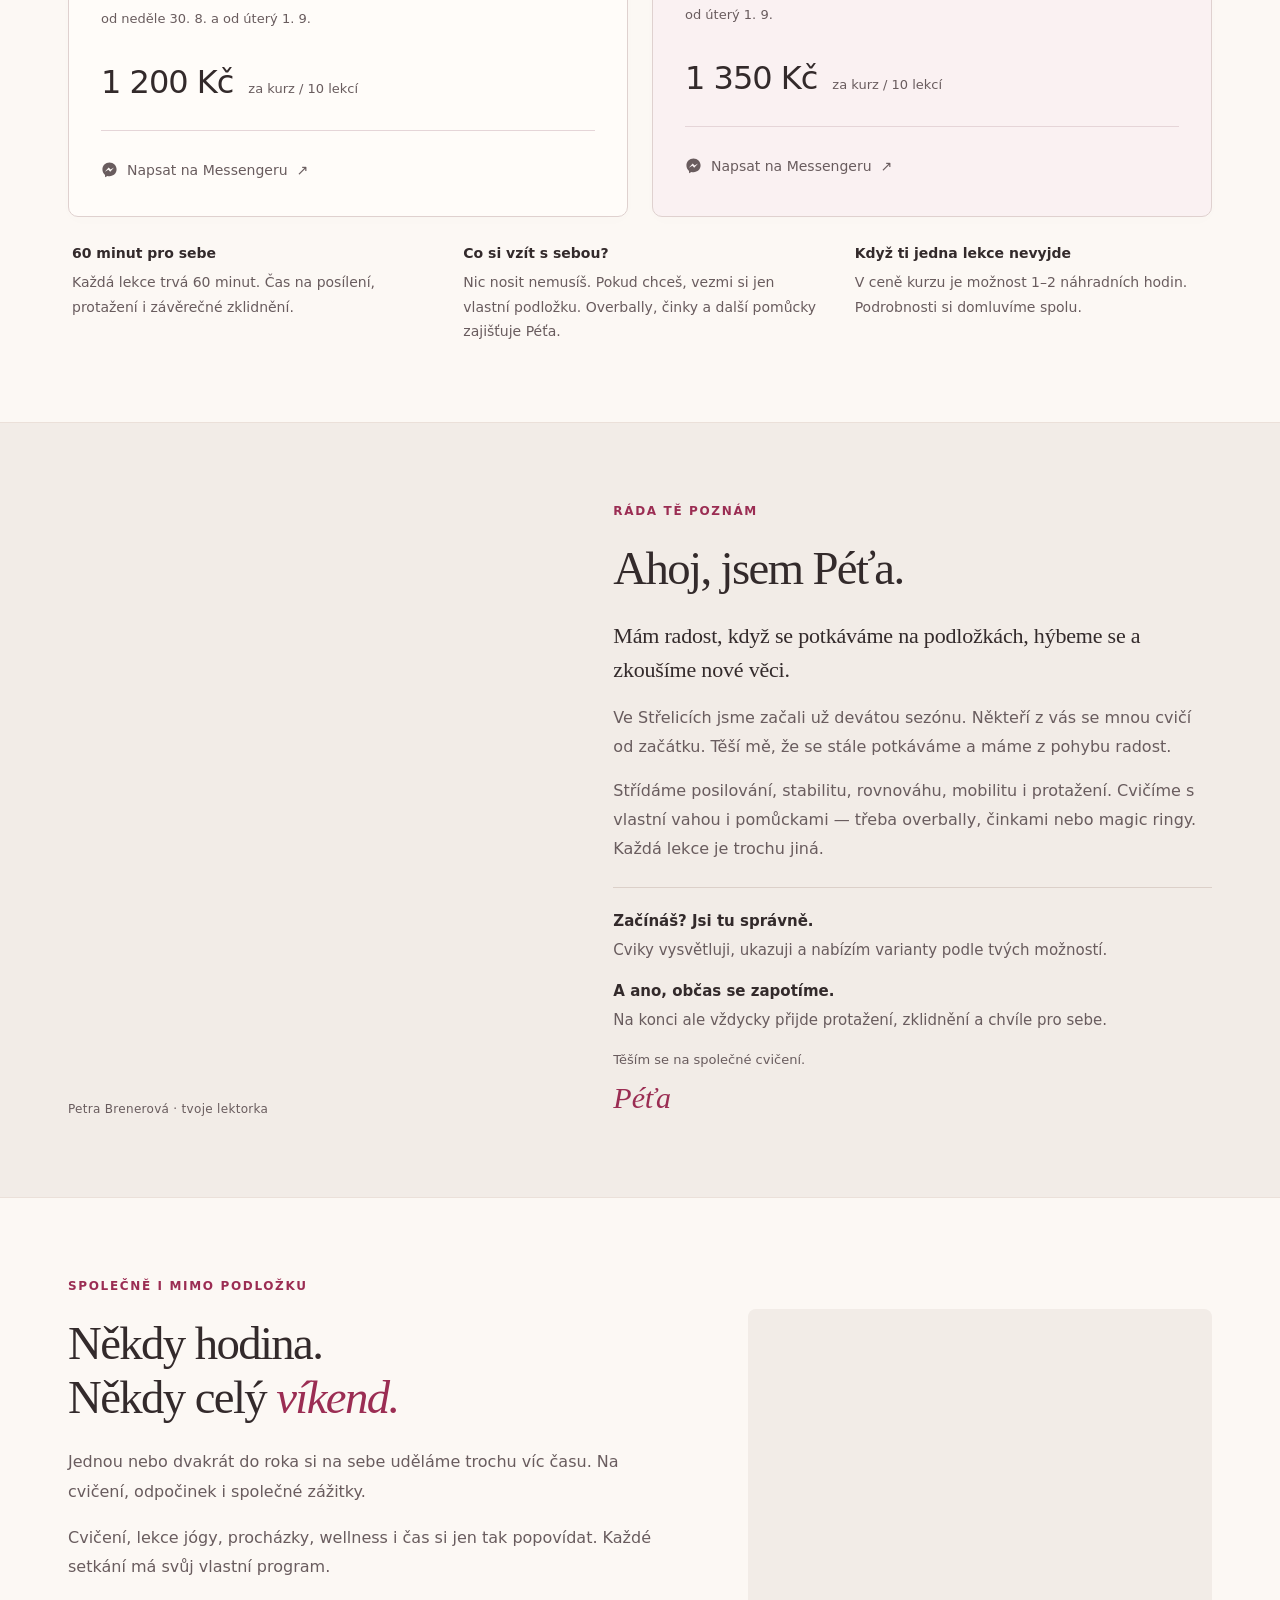
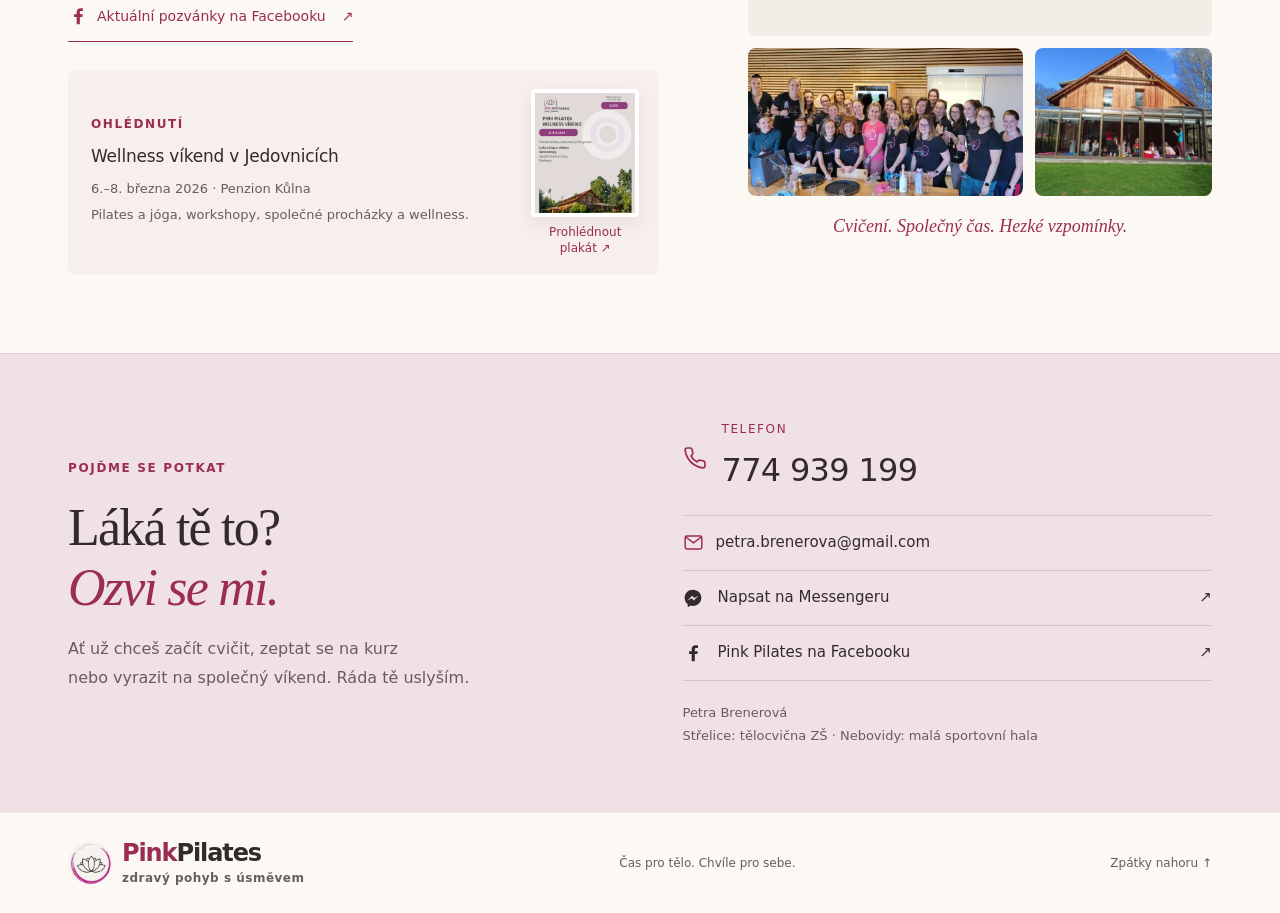
==== commit db68ee1a: "SEO: vrátit službu a místo do textu, doplnit strukturovaná data Ve verzi 2 se z úvodního odstavce vy" ====
--- a/site/index.html
+++ b/site/index.html
@@ -26,21 +26,7 @@
 <link rel="preload" as="image" href="assets/portrait-900.webp" imagesrcset="assets/portrait-640.webp 640w, assets/portrait-900.webp 900w, assets/portrait-1200.webp 1191w" imagesizes="(max-width: 720px) calc(100vw - 44px), (max-width: 1240px) 50vw, 560px">
 <link rel="stylesheet" href="style.css">
 <script type="application/ld+json">
-{"@context":"https://schema.org","@graph":[
-{"@type":"WebSite","@id":"https://pinkpilates.cz/#website","name":"Pink Pilates","url":"https://pinkpilates.cz/","inLanguage":"cs","publisher":{"@id":"https://pinkpilates.cz/#org"}},
-{"@type":"Organization","@id":"https://pinkpilates.cz/#org","name":"Pink Pilates","url":"https://pinkpilates.cz/","logo":"https://pinkpilates.cz/assets/pink-pilates-logo.png","description":"Pravidelné kurzy Pilates a wellness víkendy ve Střelicích a Nebovidech.","telephone":"+420774939199","email":"petra.brenerova@gmail.com","founder":{"@id":"https://pinkpilates.cz/#petra"},"sameAs":["https://www.facebook.com/PinkPilatesCZ"]},
-{"@type":"Person","@id":"https://pinkpilates.cz/#petra","name":"Petra Brenerová","jobTitle":"Lektorka Pilates","telephone":"+420774939199","email":"petra.brenerova@gmail.com","worksFor":{"@id":"https://pinkpilates.cz/#org"}},
-{"@type":"SportsActivityLocation","@id":"https://pinkpilates.cz/#strelice","name":"Pink Pilates — Střelice u Brna","description":"Pravidelné kurzy Pilates v tělocvičně Základní školy Střelice.","url":"https://pinkpilates.cz/#kurzy","telephone":"+420774939199","email":"petra.brenerova@gmail.com","image":"https://pinkpilates.cz/og.jpg","parentOrganization":{"@id":"https://pinkpilates.cz/#org"},"address":{"@type":"PostalAddress","streetAddress":"Komenského 585/2","addressLocality":"Střelice","postalCode":"66447","addressCountry":"CZ"},"openingHoursSpecification":[
-{"@type":"OpeningHoursSpecification","dayOfWeek":"Sunday","opens":"18:00","closes":"20:00"},
-{"@type":"OpeningHoursSpecification","dayOfWeek":"Tuesday","opens":"19:00","closes":"20:00"}]},
-{"@type":"SportsActivityLocation","@id":"https://pinkpilates.cz/#nebovidy","name":"Pink Pilates — Nebovidy","description":"Pravidelné kurzy Pilates v malé sportovní hale v Nebovidech.","url":"https://pinkpilates.cz/#kurzy","telephone":"+420774939199","email":"petra.brenerova@gmail.com","image":"https://pinkpilates.cz/og.jpg","parentOrganization":{"@id":"https://pinkpilates.cz/#org"},"address":{"@type":"PostalAddress","streetAddress":"Nebovidy 250","addressLocality":"Nebovidy","postalCode":"66448","addressCountry":"CZ"},"openingHoursSpecification":[
-{"@type":"OpeningHoursSpecification","dayOfWeek":"Tuesday","opens":"17:45","closes":"18:45"}]},
-{"@type":"Course","name":"Pink Pilates — kurz ve Střelicích","description":"Deset lekcí Pilates po 60 minutách v tělocvičně ZŠ Střelice. Posilování, stabilita, rovnováha, mobilita i protažení. V ceně 1–2 náhradní hodiny.","inLanguage":"cs","provider":{"@id":"https://pinkpilates.cz/#org"},"offers":{"@type":"Offer","price":"1200","priceCurrency":"CZK","category":"Kurz / 10 lekcí","availability":"https://schema.org/InStock","url":"https://pinkpilates.cz/#kurzy"},"hasCourseInstance":[
-{"@type":"CourseInstance","courseMode":"Onsite","name":"Nedělní termín","startDate":"2026-08-30","courseWorkload":"PT1H","location":{"@id":"https://pinkpilates.cz/#strelice"}},
-{"@type":"CourseInstance","courseMode":"Onsite","name":"Úterní termín","startDate":"2026-09-01","courseWorkload":"PT1H","location":{"@id":"https://pinkpilates.cz/#strelice"}}]},
-{"@type":"Course","name":"Pink Pilates — kurz v Nebovidech","description":"Deset lekcí Pilates po 60 minutách v malé sportovní hale v Nebovidech. V ceně 1–2 náhradní hodiny.","inLanguage":"cs","provider":{"@id":"https://pinkpilates.cz/#org"},"offers":{"@type":"Offer","price":"1350","priceCurrency":"CZK","category":"Kurz / 10 lekcí","availability":"https://schema.org/InStock","url":"https://pinkpilates.cz/#kurzy"},"hasCourseInstance":[
-{"@type":"CourseInstance","courseMode":"Onsite","name":"Úterní termín","startDate":"2026-09-01","courseWorkload":"PT1H","location":{"@id":"https://pinkpilates.cz/#nebovidy"}}]}
-]}
+{"@context":"https://schema.org","@graph":[{"@type":"WebSite","@id":"https://pinkpilates.cz/#website","name":"Pink Pilates","url":"https://pinkpilates.cz/","inLanguage":"cs","publisher":{"@id":"https://pinkpilates.cz/#org"}},{"@type":"Organization","@id":"https://pinkpilates.cz/#org","name":"Pink Pilates","url":"https://pinkpilates.cz/","logo":"https://pinkpilates.cz/assets/pink-pilates-logo.png","description":"Pravidelné kurzy Pilates a wellness víkendy ve Střelicích a Nebovidech.","telephone":"+420774939199","email":"petra.brenerova@gmail.com","founder":{"@id":"https://pinkpilates.cz/#petra"},"sameAs":["https://www.facebook.com/PinkPilatesCZ"],"keywords":"pilates, cvičení, kurzy pilates, Střelice, Nebovidy, wellness víkend, jóga","areaServed":[{"@type":"Place","name":"Střelice"},{"@type":"Place","name":"Nebovidy"}]},{"@type":"Person","@id":"https://pinkpilates.cz/#petra","name":"Petra Brenerová","jobTitle":"Lektorka Pilates","telephone":"+420774939199","email":"petra.brenerova@gmail.com","worksFor":{"@id":"https://pinkpilates.cz/#org"},"knowsAbout":["Pilates","zdravotní cvičení","mobilita a stabilita","protažení","jóga"]},{"@type":"SportsActivityLocation","@id":"https://pinkpilates.cz/#strelice","name":"Pink Pilates — Střelice u Brna","description":"Pravidelné kurzy Pilates v tělocvičně Základní školy Střelice.","url":"https://pinkpilates.cz/#kurzy","telephone":"+420774939199","email":"petra.brenerova@gmail.com","image":"https://pinkpilates.cz/og.jpg","parentOrganization":{"@id":"https://pinkpilates.cz/#org"},"address":{"@type":"PostalAddress","streetAddress":"Komenského 585/2","addressLocality":"Střelice","postalCode":"66447","addressCountry":"CZ","addressRegion":"Jihomoravský kraj"},"openingHoursSpecification":[{"@type":"OpeningHoursSpecification","dayOfWeek":"Sunday","opens":"18:00","closes":"20:00"},{"@type":"OpeningHoursSpecification","dayOfWeek":"Tuesday","opens":"19:00","closes":"20:00"}]},{"@type":"SportsActivityLocation","@id":"https://pinkpilates.cz/#nebovidy","name":"Pink Pilates — Nebovidy","description":"Pravidelné kurzy Pilates v malé sportovní hale v Nebovidech.","url":"https://pinkpilates.cz/#kurzy","telephone":"+420774939199","email":"petra.brenerova@gmail.com","image":"https://pinkpilates.cz/og.jpg","parentOrganization":{"@id":"https://pinkpilates.cz/#org"},"address":{"@type":"PostalAddress","streetAddress":"Nebovidy 250","addressLocality":"Nebovidy","postalCode":"66448","addressCountry":"CZ","addressRegion":"Jihomoravský kraj"},"openingHoursSpecification":[{"@type":"OpeningHoursSpecification","dayOfWeek":"Tuesday","opens":"17:45","closes":"18:45"}]},{"@type":"Course","name":"Pink Pilates — kurz ve Střelicích","description":"Deset lekcí Pilates po 60 minutách v tělocvičně ZŠ Střelice. Posilování, stabilita, rovnováha, mobilita i protažení. V ceně 1–2 náhradní hodiny.","inLanguage":"cs","provider":{"@id":"https://pinkpilates.cz/#org"},"offers":{"@type":"Offer","price":"1200","priceCurrency":"CZK","category":"Kurz / 10 lekcí","availability":"https://schema.org/InStock","url":"https://pinkpilates.cz/#kurzy"},"hasCourseInstance":[{"@type":"CourseInstance","courseMode":"Onsite","name":"Nedělní termín","startDate":"2026-08-30","courseWorkload":"PT1H","location":{"@id":"https://pinkpilates.cz/#strelice"}},{"@type":"CourseInstance","courseMode":"Onsite","name":"Úterní termín","startDate":"2026-09-01","courseWorkload":"PT1H","location":{"@id":"https://pinkpilates.cz/#strelice"}}],"about":["Pilates","zdravotní cvičení","posilování","mobilita","protažení"],"teaches":"Základy Pilates, práce se středem těla, stabilita, mobilita a protažení"},{"@type":"Course","name":"Pink Pilates — kurz v Nebovidech","description":"Deset lekcí Pilates po 60 minutách v malé sportovní hale v Nebovidech. V ceně 1–2 náhradní hodiny.","inLanguage":"cs","provider":{"@id":"https://pinkpilates.cz/#org"},"offers":{"@type":"Offer","price":"1350","priceCurrency":"CZK","category":"Kurz / 10 lekcí","availability":"https://schema.org/InStock","url":"https://pinkpilates.cz/#kurzy"},"hasCourseInstance":[{"@type":"CourseInstance","courseMode":"Onsite","name":"Úterní termín","startDate":"2026-09-01","courseWorkload":"PT1H","location":{"@id":"https://pinkpilates.cz/#nebovidy"}}],"about":["Pilates","zdravotní cvičení","posilování","mobilita","protažení"],"teaches":"Základy Pilates, práce se středem těla, stabilita, mobilita a protažení"}]}
 </script>
 </head>
 <body>
@@ -68,13 +54,13 @@
 <h1>Hodina, kterou<br>věnuješ <em>sama sobě.</em>
 </h1>
 <p class="lead">Trochu se zapotit. Pořádně se protáhnout.<br>A na chvíli nechat všechno ostatní být.</p>
-<p class="hero-description">Posílení, stabilita, mobilita a protažení. <br>Každý podle svých možností a v přátelské atmosféře.</p>
+<p class="hero-description">Pilates ve Střelicích a Nebovidech. <br>Posílení, stabilita, mobilita a protažení — každý podle svých možností.</p>
 <a class="button" href="#kurzy">Kdy a kde cvičíme <span aria-hidden="true">↓</span>
 </a>
 <p class="note">Nemusíš mít zkušenosti. Stačí chuť začít.</p>
 </div>
 <div class="hero-photo">
-<img src="assets/portrait-900.webp" srcset="assets/portrait-640.webp 640w, assets/portrait-900.webp 900w, assets/portrait-1200.webp 1191w" sizes="(max-width: 720px) calc(100vw - 44px), (max-width: 1240px) 50vw, 560px" width="1191" height="793" alt="Péťa v růžovém sportovním tílku" fetchpriority="high" decoding="async">
+<img src="assets/portrait-900.webp" srcset="assets/portrait-640.webp 640w, assets/portrait-900.webp 900w, assets/portrait-1200.webp 1191w" sizes="(max-width: 720px) calc(100vw - 44px), (max-width: 1240px) 50vw, 560px" width="1191" height="793" alt="Petra Brenerová, lektorka Pilates ve Střelicích a Nebovidech" fetchpriority="high" decoding="async">
 <span class="sticker">
 <span>Tvoje lektorka</span>
 <strong>Petra Brenerová</strong>
@@ -91,7 +77,7 @@
 <section class="wrap section" id="kurzy">
 <div class="section-top">
 <div>
-<p class="eyebrow">PRAVIDELNÉ KURZY</p>
+<p class="eyebrow">PRAVIDELNÉ KURZY PILATES</p>
 <h2>Tvůj čas.<br>Tvůj pravidelný pohyb.</h2>
 </div>
 <p>Vyber si místo a jeden pravidelný termín.<br>Na ten pak chodíš po celou dobu kurzu — <strong>10 týdnů, 10 společných lekcí.</strong>
@@ -163,7 +149,7 @@
 <section class="about section" id="peta">
 <div class="wrap split">
 <div>
-<img class="about-photo" src="assets/peta-760.webp" srcset="assets/peta-480.webp 480w, assets/peta-760.webp 757w" sizes="(max-width: 720px) calc(100vw - 44px), 42vw" width="757" height="1136" alt="Usměvavá Péťa u břízy" loading="lazy" decoding="async">
+<img class="about-photo" src="assets/peta-760.webp" srcset="assets/peta-480.webp 480w, assets/peta-760.webp 757w" sizes="(max-width: 720px) calc(100vw - 44px), 42vw" width="757" height="1136" alt="Péťa, lektorka kurzů Pilates ve Střelicích" loading="lazy" decoding="async">
 <p class="fine">Petra Brenerová · tvoje lektorka</p>
 </div>
 <div>
@@ -189,7 +175,7 @@
 <h2>Někdy hodina.<br>Někdy celý <em>víkend.</em>
 </h2>
 <p>Jednou nebo dvakrát do roka si na sebe uděláme trochu víc času. Na cvičení, odpočinek i společné zážitky.</p>
-<p>Cvičení, procházky, wellness i čas si jen tak popovídat. Každé setkání má svůj vlastní program.</p>
+<p>Cvičení, lekce jógy, procházky, wellness i čas si jen tak popovídat. Každé setkání má svůj vlastní program.</p>
 <a class="text-link fb-link" href="https://www.facebook.com/PinkPilatesCZ" target="_blank" rel="noopener noreferrer"><svg class="social-icon" viewBox="0 0 24 24" aria-hidden="true"><path fill="currentColor" d="M14.2 22v-8.8h3l.5-3.4h-3.5V7.6c0-1 .3-1.7 1.8-1.7h1.9V2.8c-.3 0-1.5-.1-2.8-.1-2.8 0-4.7 1.7-4.7 4.8v2.3H7.3v3.4h3.1V22h3.8Z"/></svg><span>Aktuální pozvánky na Facebooku</span><span aria-hidden="true">↗</span></a>
 <div class="past">
 <div class="past-copy">
@@ -203,7 +189,7 @@
 </div>
 </div>
 <figure class="weekend-gallery">
-<img class="weekend-main" src="assets/weekend-cviceni-1000.webp" srcset="assets/weekend-cviceni-480.webp 480w, assets/weekend-cviceni-1000.webp 1000w" sizes="(max-width: 720px) calc(100vw - 44px), 40vw" width="1000" height="705" alt="Účastnice společného víkendu při programu na podložkách" loading="lazy" decoding="async">
+<img class="weekend-main" src="assets/weekend-cviceni-1000.webp" srcset="assets/weekend-cviceni-480.webp 480w, assets/weekend-cviceni-1000.webp 1000w" sizes="(max-width: 720px) calc(100vw - 44px), 40vw" width="1000" height="705" alt="Lekce Pilates a jógy na wellness víkendu Pink Pilates" loading="lazy" decoding="async">
 <div class="weekend-pair">
 <img src="assets/weekend-skupina-480.webp" srcset="assets/weekend-skupina-480.webp 480w, assets/weekend-skupina-1000.webp 1000w" sizes="(max-width: 720px) 58vw, 24vw" width="1000" height="504" alt="Společná fotografie účastnic víkendové akce" loading="lazy" decoding="async">
 <img src="assets/weekend-misto-480.webp" srcset="assets/weekend-misto-480.webp 480w, assets/weekend-misto-1000.webp 1000w" sizes="(max-width: 720px) 34vw, 15vw" width="1000" height="746" alt="Místo víkendového setkání obklopené zelení" loading="lazy" decoding="async">
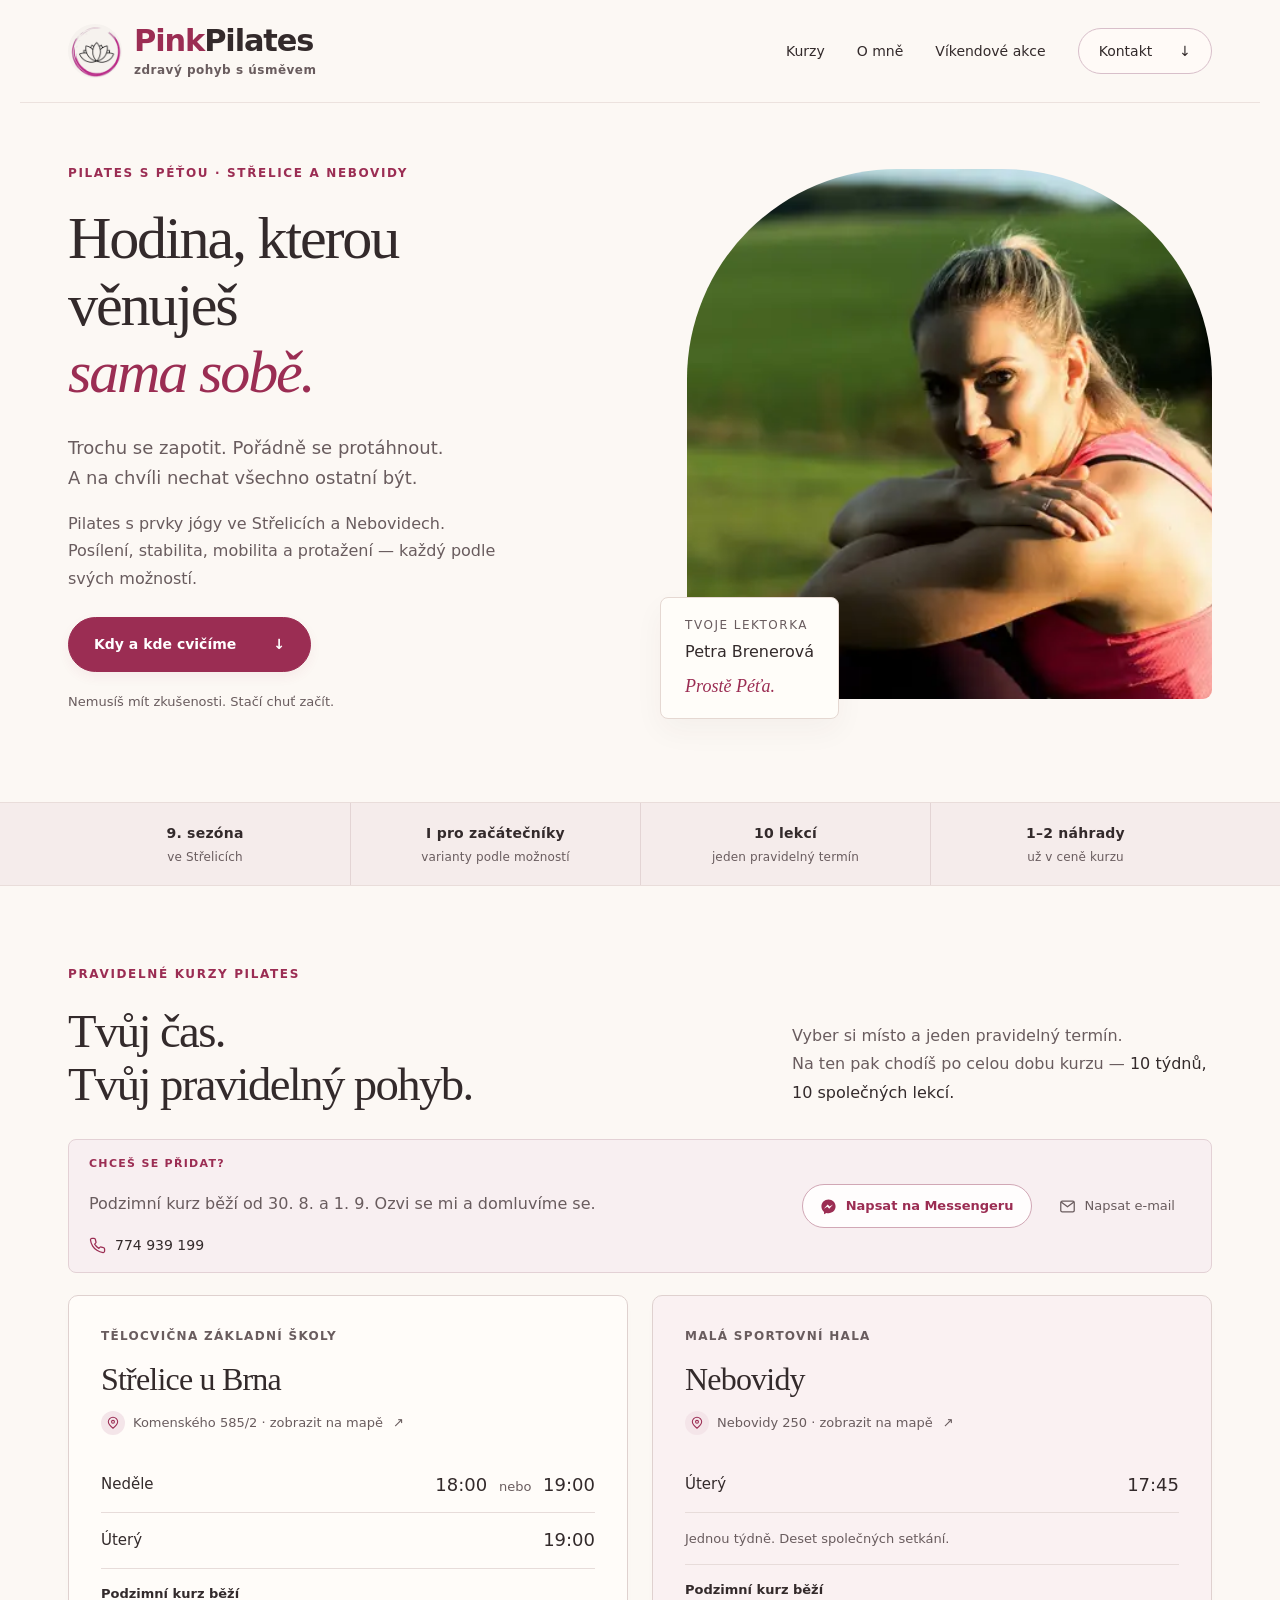
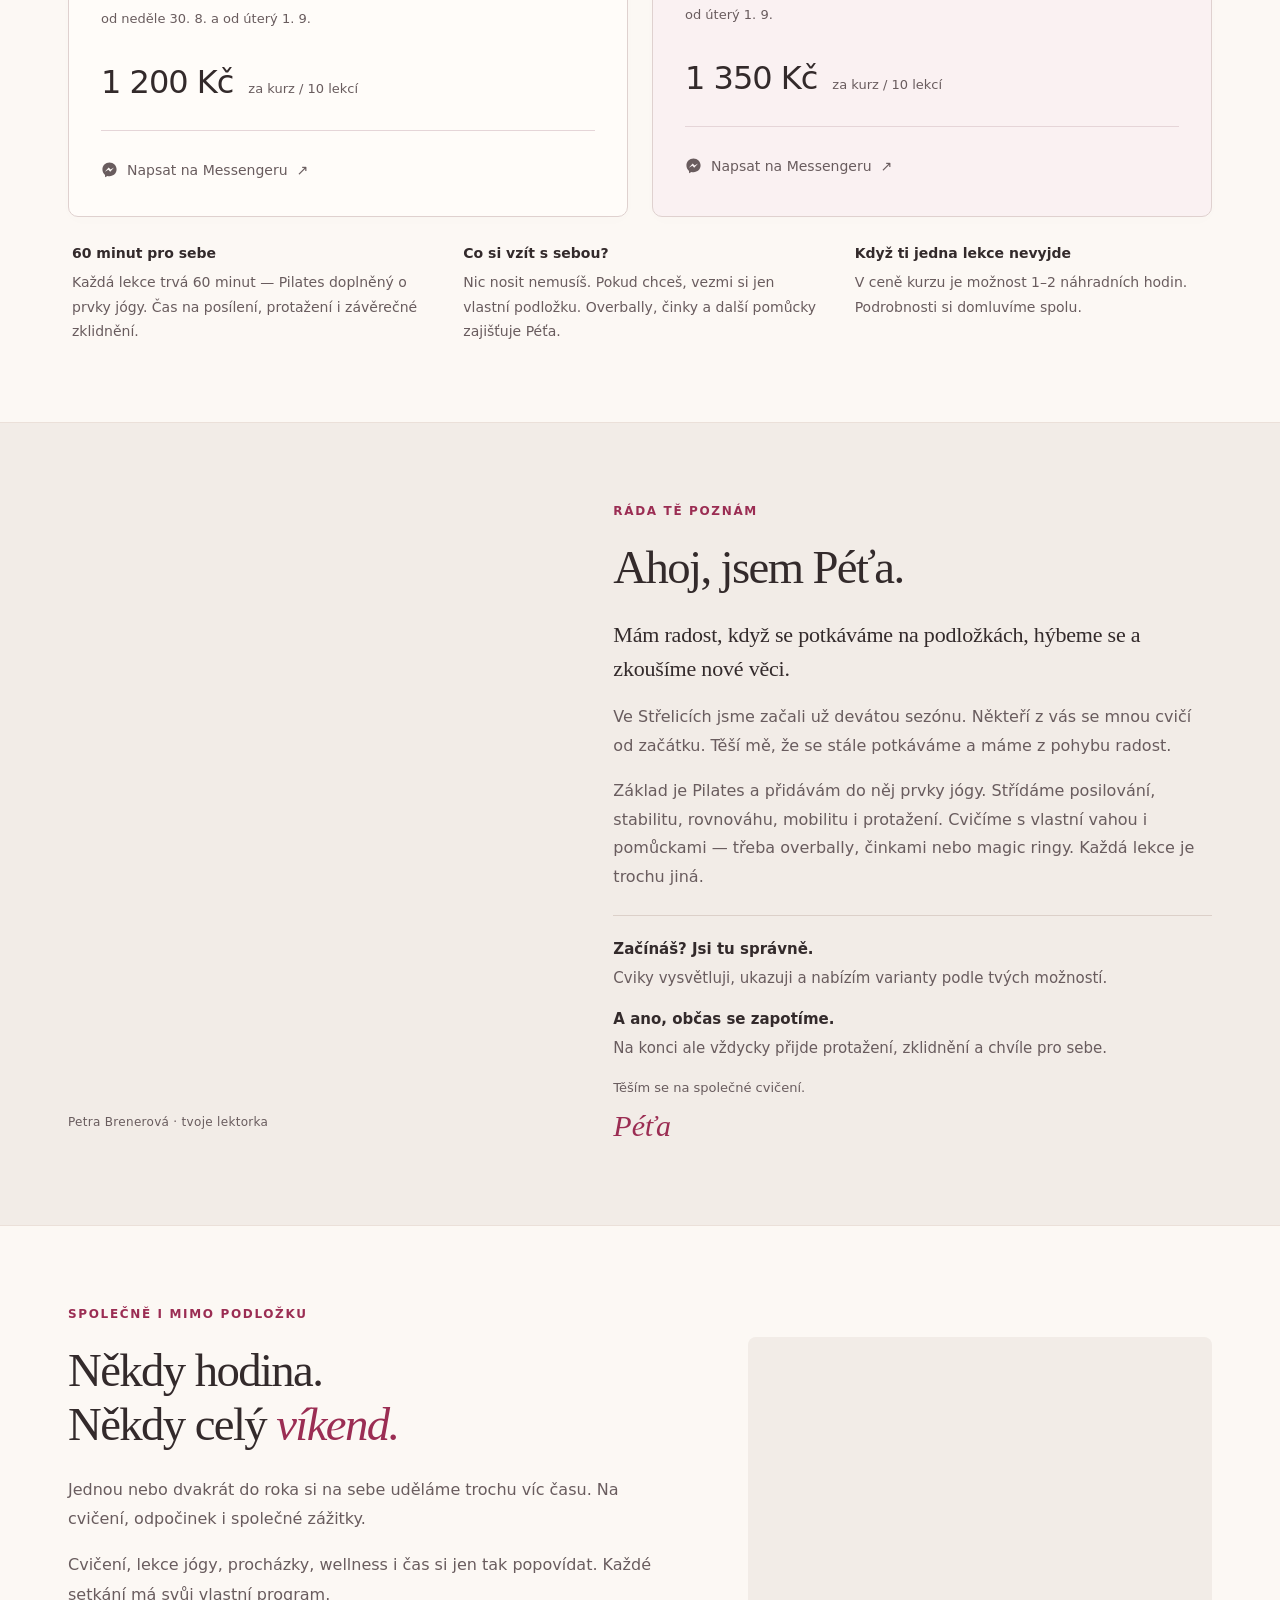
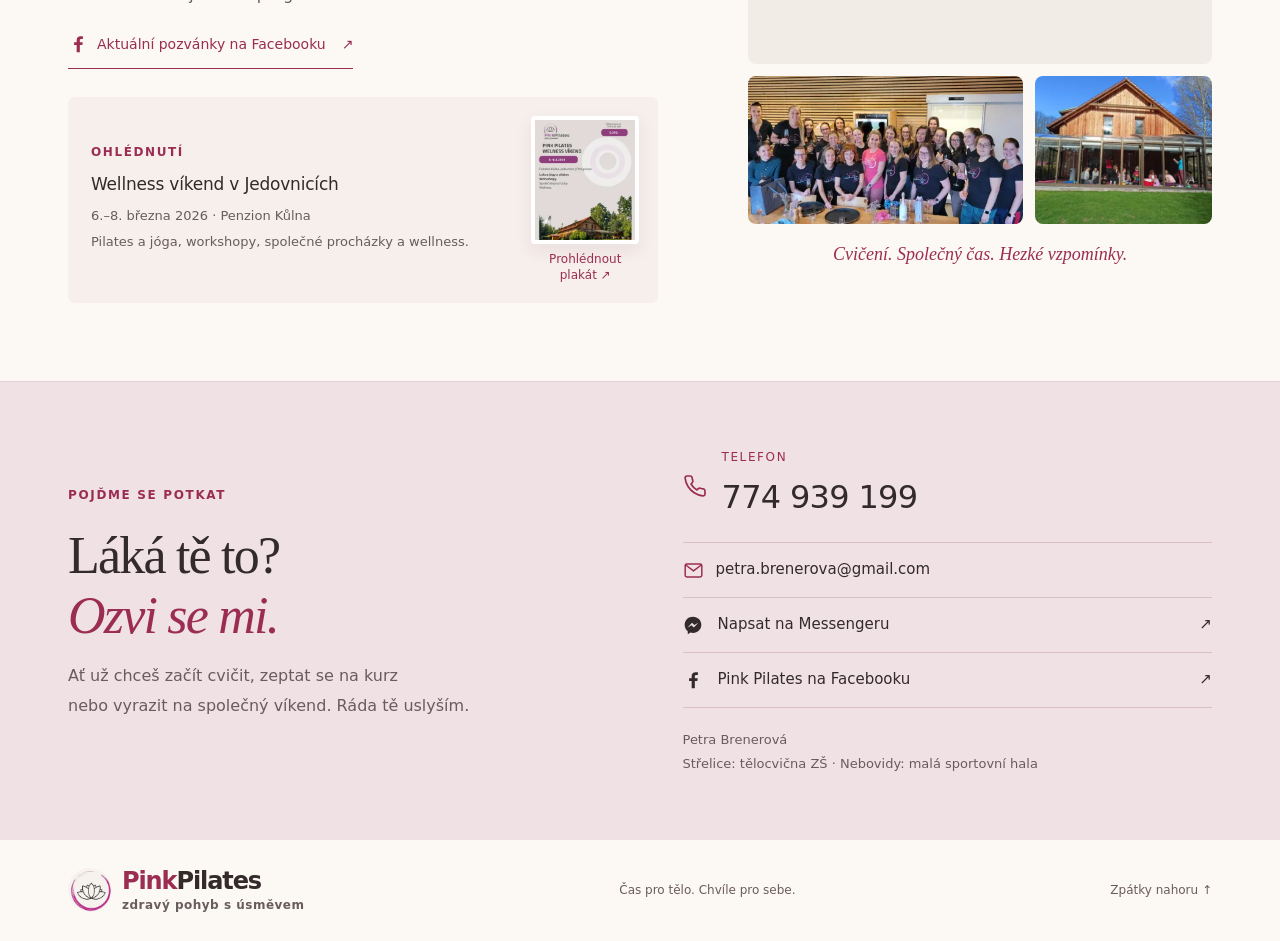
==== commit ff49f076: "Jóga do textu — jako doplněk Pilates, ne jako rovnocenná služba Kurzy jsou kombinace jógy a Pilates " ====
--- a/site/index.html
+++ b/site/index.html
@@ -5,14 +5,14 @@
 <meta name="viewport" content="width=device-width,initial-scale=1">
 <link rel="icon" type="image/png" href="assets/pink-pilates-logo.png">
 <title>Pink Pilates s Péťou — Střelice a Nebovidy</title>
-<meta name="description" content="Pilates s Péťou ve Střelicích a Nebovidech. Pravidelné kurzy a wellness víkendy. Hodina, kterou věnuješ sama sobě.">
+<meta name="description" content="Pravidelné kurzy Pilates s prvky jógy ve Střelicích a Nebovidech. Cvičení pro každého, i pro úplné začátečníky. Hodina, kterou věnuješ sama sobě.">
 <meta name="theme-color" content="#fcf8f4">
 <link rel="canonical" href="https://pinkpilates.cz/">
 <meta property="og:type" content="website">
 <meta property="og:locale" content="cs_CZ">
 <meta property="og:site_name" content="Pink Pilates">
 <meta property="og:title" content="Pink Pilates s Péťou — Střelice a Nebovidy">
-<meta property="og:description" content="Pravidelné kurzy Pilates ve Střelicích a Nebovidech. Hodina, kterou věnuješ sama sobě.">
+<meta property="og:description" content="Pravidelné kurzy Pilates s prvky jógy ve Střelicích a Nebovidech. Cvičení pro každého, i pro úplné začátečníky. Hodina, kterou věnuješ sama sobě.">
 <meta property="og:url" content="https://pinkpilates.cz/">
 <meta property="og:image" content="https://pinkpilates.cz/og.jpg">
 <meta property="og:image:type" content="image/jpeg">
@@ -21,12 +21,12 @@
 <meta property="og:image:alt" content="Pink Pilates s Péťou — kurzy ve Střelicích a Nebovidech">
 <meta name="twitter:card" content="summary_large_image">
 <meta name="twitter:title" content="Pink Pilates s Péťou — Střelice a Nebovidy">
-<meta name="twitter:description" content="Pravidelné kurzy Pilates ve Střelicích a Nebovidech.">
+<meta name="twitter:description" content="Pravidelné kurzy Pilates s prvky jógy ve Střelicích a Nebovidech.">
 <meta name="twitter:image" content="https://pinkpilates.cz/og.jpg">
 <link rel="preload" as="image" href="assets/portrait-900.webp" imagesrcset="assets/portrait-640.webp 640w, assets/portrait-900.webp 900w, assets/portrait-1200.webp 1191w" imagesizes="(max-width: 720px) calc(100vw - 44px), (max-width: 1240px) 50vw, 560px">
 <link rel="stylesheet" href="style.css">
 <script type="application/ld+json">
-{"@context":"https://schema.org","@graph":[{"@type":"WebSite","@id":"https://pinkpilates.cz/#website","name":"Pink Pilates","url":"https://pinkpilates.cz/","inLanguage":"cs","publisher":{"@id":"https://pinkpilates.cz/#org"}},{"@type":"Organization","@id":"https://pinkpilates.cz/#org","name":"Pink Pilates","url":"https://pinkpilates.cz/","logo":"https://pinkpilates.cz/assets/pink-pilates-logo.png","description":"Pravidelné kurzy Pilates a wellness víkendy ve Střelicích a Nebovidech.","telephone":"+420774939199","email":"petra.brenerova@gmail.com","founder":{"@id":"https://pinkpilates.cz/#petra"},"sameAs":["https://www.facebook.com/PinkPilatesCZ"],"keywords":"pilates, cvičení, kurzy pilates, Střelice, Nebovidy, wellness víkend, jóga","areaServed":[{"@type":"Place","name":"Střelice"},{"@type":"Place","name":"Nebovidy"}]},{"@type":"Person","@id":"https://pinkpilates.cz/#petra","name":"Petra Brenerová","jobTitle":"Lektorka Pilates","telephone":"+420774939199","email":"petra.brenerova@gmail.com","worksFor":{"@id":"https://pinkpilates.cz/#org"},"knowsAbout":["Pilates","zdravotní cvičení","mobilita a stabilita","protažení","jóga"]},{"@type":"SportsActivityLocation","@id":"https://pinkpilates.cz/#strelice","name":"Pink Pilates — Střelice u Brna","description":"Pravidelné kurzy Pilates v tělocvičně Základní školy Střelice.","url":"https://pinkpilates.cz/#kurzy","telephone":"+420774939199","email":"petra.brenerova@gmail.com","image":"https://pinkpilates.cz/og.jpg","parentOrganization":{"@id":"https://pinkpilates.cz/#org"},"address":{"@type":"PostalAddress","streetAddress":"Komenského 585/2","addressLocality":"Střelice","postalCode":"66447","addressCountry":"CZ","addressRegion":"Jihomoravský kraj"},"openingHoursSpecification":[{"@type":"OpeningHoursSpecification","dayOfWeek":"Sunday","opens":"18:00","closes":"20:00"},{"@type":"OpeningHoursSpecification","dayOfWeek":"Tuesday","opens":"19:00","closes":"20:00"}]},{"@type":"SportsActivityLocation","@id":"https://pinkpilates.cz/#nebovidy","name":"Pink Pilates — Nebovidy","description":"Pravidelné kurzy Pilates v malé sportovní hale v Nebovidech.","url":"https://pinkpilates.cz/#kurzy","telephone":"+420774939199","email":"petra.brenerova@gmail.com","image":"https://pinkpilates.cz/og.jpg","parentOrganization":{"@id":"https://pinkpilates.cz/#org"},"address":{"@type":"PostalAddress","streetAddress":"Nebovidy 250","addressLocality":"Nebovidy","postalCode":"66448","addressCountry":"CZ","addressRegion":"Jihomoravský kraj"},"openingHoursSpecification":[{"@type":"OpeningHoursSpecification","dayOfWeek":"Tuesday","opens":"17:45","closes":"18:45"}]},{"@type":"Course","name":"Pink Pilates — kurz ve Střelicích","description":"Deset lekcí Pilates po 60 minutách v tělocvičně ZŠ Střelice. Posilování, stabilita, rovnováha, mobilita i protažení. V ceně 1–2 náhradní hodiny.","inLanguage":"cs","provider":{"@id":"https://pinkpilates.cz/#org"},"offers":{"@type":"Offer","price":"1200","priceCurrency":"CZK","category":"Kurz / 10 lekcí","availability":"https://schema.org/InStock","url":"https://pinkpilates.cz/#kurzy"},"hasCourseInstance":[{"@type":"CourseInstance","courseMode":"Onsite","name":"Nedělní termín","startDate":"2026-08-30","courseWorkload":"PT1H","location":{"@id":"https://pinkpilates.cz/#strelice"}},{"@type":"CourseInstance","courseMode":"Onsite","name":"Úterní termín","startDate":"2026-09-01","courseWorkload":"PT1H","location":{"@id":"https://pinkpilates.cz/#strelice"}}],"about":["Pilates","zdravotní cvičení","posilování","mobilita","protažení"],"teaches":"Základy Pilates, práce se středem těla, stabilita, mobilita a protažení"},{"@type":"Course","name":"Pink Pilates — kurz v Nebovidech","description":"Deset lekcí Pilates po 60 minutách v malé sportovní hale v Nebovidech. V ceně 1–2 náhradní hodiny.","inLanguage":"cs","provider":{"@id":"https://pinkpilates.cz/#org"},"offers":{"@type":"Offer","price":"1350","priceCurrency":"CZK","category":"Kurz / 10 lekcí","availability":"https://schema.org/InStock","url":"https://pinkpilates.cz/#kurzy"},"hasCourseInstance":[{"@type":"CourseInstance","courseMode":"Onsite","name":"Úterní termín","startDate":"2026-09-01","courseWorkload":"PT1H","location":{"@id":"https://pinkpilates.cz/#nebovidy"}}],"about":["Pilates","zdravotní cvičení","posilování","mobilita","protažení"],"teaches":"Základy Pilates, práce se středem těla, stabilita, mobilita a protažení"}]}
+{"@context":"https://schema.org","@graph":[{"@type":"WebSite","@id":"https://pinkpilates.cz/#website","name":"Pink Pilates","url":"https://pinkpilates.cz/","inLanguage":"cs","publisher":{"@id":"https://pinkpilates.cz/#org"}},{"@type":"Organization","@id":"https://pinkpilates.cz/#org","name":"Pink Pilates","url":"https://pinkpilates.cz/","logo":"https://pinkpilates.cz/assets/pink-pilates-logo.png","description":"Pravidelné kurzy Pilates s prvky jógy a wellness víkendy ve Střelicích a Nebovidech.","telephone":"+420774939199","email":"petra.brenerova@gmail.com","founder":{"@id":"https://pinkpilates.cz/#petra"},"sameAs":["https://www.facebook.com/PinkPilatesCZ"],"keywords":"pilates, jóga, cvičení, kurzy pilates, Střelice, Nebovidy, wellness víkend, cvičení pro začátečníky","areaServed":[{"@type":"Place","name":"Střelice"},{"@type":"Place","name":"Nebovidy"}]},{"@type":"Person","@id":"https://pinkpilates.cz/#petra","name":"Petra Brenerová","jobTitle":"Lektorka Pilates","telephone":"+420774939199","email":"petra.brenerova@gmail.com","worksFor":{"@id":"https://pinkpilates.cz/#org"},"knowsAbout":["Pilates","zdravotní cvičení","mobilita a stabilita","protažení","jóga"]},{"@type":"SportsActivityLocation","@id":"https://pinkpilates.cz/#strelice","name":"Pink Pilates — Střelice u Brna","description":"Pravidelné kurzy Pilates s prvky jógy v tělocvičně Základní školy Střelice.","url":"https://pinkpilates.cz/#kurzy","telephone":"+420774939199","email":"petra.brenerova@gmail.com","image":"https://pinkpilates.cz/og.jpg","parentOrganization":{"@id":"https://pinkpilates.cz/#org"},"address":{"@type":"PostalAddress","streetAddress":"Komenského 585/2","addressLocality":"Střelice","postalCode":"66447","addressCountry":"CZ","addressRegion":"Jihomoravský kraj"},"openingHoursSpecification":[{"@type":"OpeningHoursSpecification","dayOfWeek":"Sunday","opens":"18:00","closes":"20:00"},{"@type":"OpeningHoursSpecification","dayOfWeek":"Tuesday","opens":"19:00","closes":"20:00"}]},{"@type":"SportsActivityLocation","@id":"https://pinkpilates.cz/#nebovidy","name":"Pink Pilates — Nebovidy","description":"Pravidelné kurzy Pilates s prvky jógy v malé sportovní hale v Nebovidech.","url":"https://pinkpilates.cz/#kurzy","telephone":"+420774939199","email":"petra.brenerova@gmail.com","image":"https://pinkpilates.cz/og.jpg","parentOrganization":{"@id":"https://pinkpilates.cz/#org"},"address":{"@type":"PostalAddress","streetAddress":"Nebovidy 250","addressLocality":"Nebovidy","postalCode":"66448","addressCountry":"CZ","addressRegion":"Jihomoravský kraj"},"openingHoursSpecification":[{"@type":"OpeningHoursSpecification","dayOfWeek":"Tuesday","opens":"17:45","closes":"18:45"}]},{"@type":"Course","name":"Pink Pilates — kurz ve Střelicích","description":"Deset lekcí Pilates po 60 minutách v tělocvičně ZŠ Střelice. Pilates doplněný o prvky jógy — posilování, stabilita, rovnováha, mobilita i protažení. V ceně 1–2 náhradní hodiny.","inLanguage":"cs","provider":{"@id":"https://pinkpilates.cz/#org"},"offers":{"@type":"Offer","price":"1200","priceCurrency":"CZK","category":"Kurz / 10 lekcí","availability":"https://schema.org/InStock","url":"https://pinkpilates.cz/#kurzy"},"hasCourseInstance":[{"@type":"CourseInstance","courseMode":"Onsite","name":"Nedělní termín","startDate":"2026-08-30","courseWorkload":"PT1H","location":{"@id":"https://pinkpilates.cz/#strelice"}},{"@type":"CourseInstance","courseMode":"Onsite","name":"Úterní termín","startDate":"2026-09-01","courseWorkload":"PT1H","location":{"@id":"https://pinkpilates.cz/#strelice"}}],"about":["Pilates","jóga","zdravotní cvičení","posilování","mobilita","protažení"],"teaches":"Základy Pilates s prvky jógy — práce se středem těla, stabilita, mobilita a protažení"},{"@type":"Course","name":"Pink Pilates — kurz v Nebovidech","description":"Deset lekcí Pilates po 60 minutách v malé sportovní hale v Nebovidech. V ceně 1–2 náhradní hodiny.","inLanguage":"cs","provider":{"@id":"https://pinkpilates.cz/#org"},"offers":{"@type":"Offer","price":"1350","priceCurrency":"CZK","category":"Kurz / 10 lekcí","availability":"https://schema.org/InStock","url":"https://pinkpilates.cz/#kurzy"},"hasCourseInstance":[{"@type":"CourseInstance","courseMode":"Onsite","name":"Úterní termín","startDate":"2026-09-01","courseWorkload":"PT1H","location":{"@id":"https://pinkpilates.cz/#nebovidy"}}],"about":["Pilates","jóga","zdravotní cvičení","posilování","mobilita","protažení"],"teaches":"Základy Pilates s prvky jógy — práce se středem těla, stabilita, mobilita a protažení"}]}
 </script>
 </head>
 <body>
@@ -54,7 +54,7 @@
 <h1>Hodina, kterou<br>věnuješ <em>sama sobě.</em>
 </h1>
 <p class="lead">Trochu se zapotit. Pořádně se protáhnout.<br>A na chvíli nechat všechno ostatní být.</p>
-<p class="hero-description">Pilates ve Střelicích a Nebovidech. <br>Posílení, stabilita, mobilita a protažení — každý podle svých možností.</p>
+<p class="hero-description">Pilates s prvky jógy ve Střelicích a Nebovidech. <br>Posílení, stabilita, mobilita a protažení — každý podle svých možností.</p>
 <a class="button" href="#kurzy">Kdy a kde cvičíme <span aria-hidden="true">↓</span>
 </a>
 <p class="note">Nemusíš mít zkušenosti. Stačí chuť začít.</p>
@@ -139,7 +139,7 @@
 </div>
 <div class="course-details">
 <p>
-<strong>60 minut pro sebe</strong>Každá lekce trvá 60 minut. Čas na posílení, protažení i závěrečné zklidnění.</p>
+<strong>60 minut pro sebe</strong>Každá lekce trvá 60 minut — Pilates doplněný o prvky jógy. Čas na posílení, protažení i závěrečné zklidnění.</p>
 <p>
 <strong>Co si vzít s sebou?</strong>Nic nosit nemusíš. Pokud chceš, vezmi si jen vlastní podložku. Overbally, činky a další pomůcky zajišťuje Péťa.</p>
 <p>
@@ -157,7 +157,7 @@
 <h2>Ahoj, jsem Péťa.</h2>
 <p class="serif-lead">Mám radost, když se potkáváme na podložkách, hýbeme se a zkoušíme nové věci.</p>
 <p>Ve Střelicích jsme začali už devátou sezónu. Někteří z vás se mnou cvičí od začátku. Těší mě, že se stále potkáváme a máme z pohybu radost.</p>
-<p>Střídáme posilování, stabilitu, rovnováhu, mobilitu i protažení. Cvičíme s vlastní vahou i pomůckami — třeba overbally, činkami nebo magic ringy. Každá lekce je trochu jiná.</p>
+<p>Základ je Pilates a přidávám do něj prvky jógy. Střídáme posilování, stabilitu, rovnováhu, mobilitu i protažení. Cvičíme s vlastní vahou i pomůckami — třeba overbally, činkami nebo magic ringy. Každá lekce je trochu jiná.</p>
 <div class="points">
 <h3>Začínáš? Jsi tu správně.</h3>
 <p>Cviky vysvětluji, ukazuji a nabízím varianty podle tvých možností.</p>
